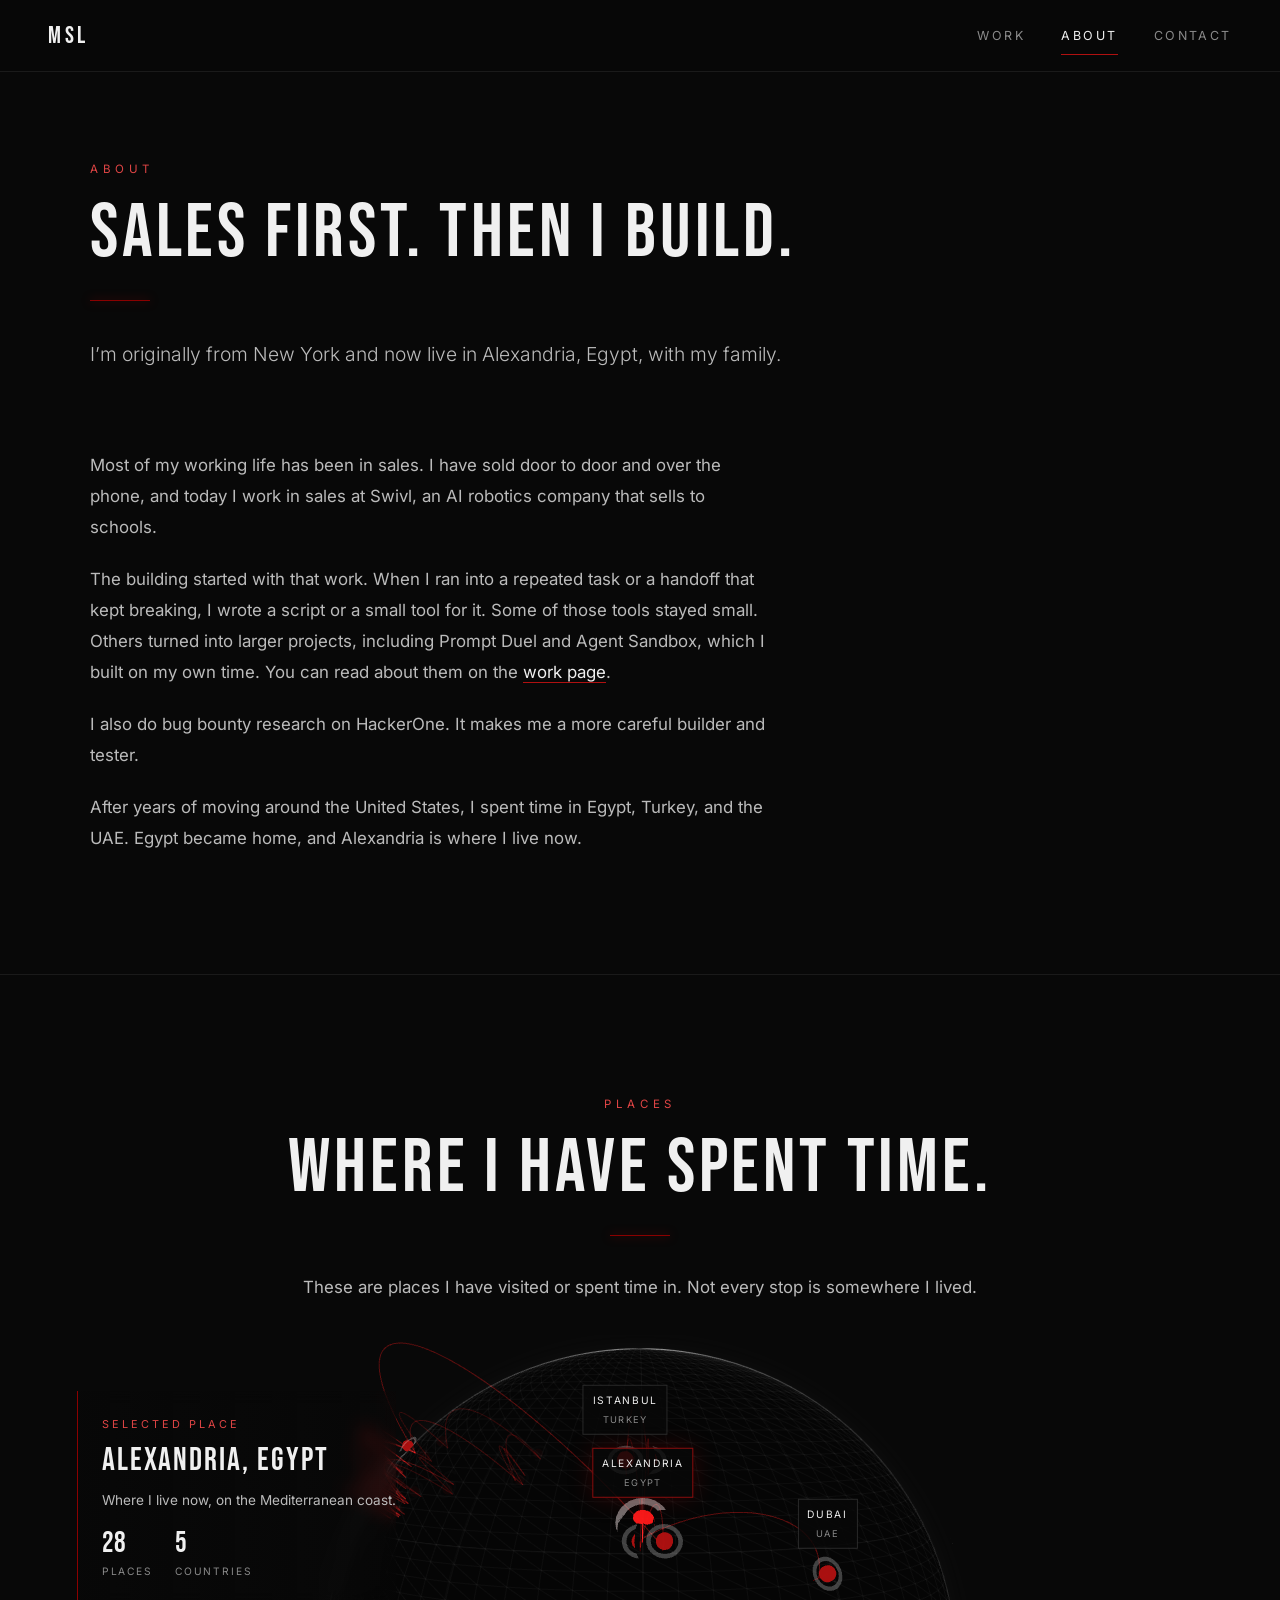
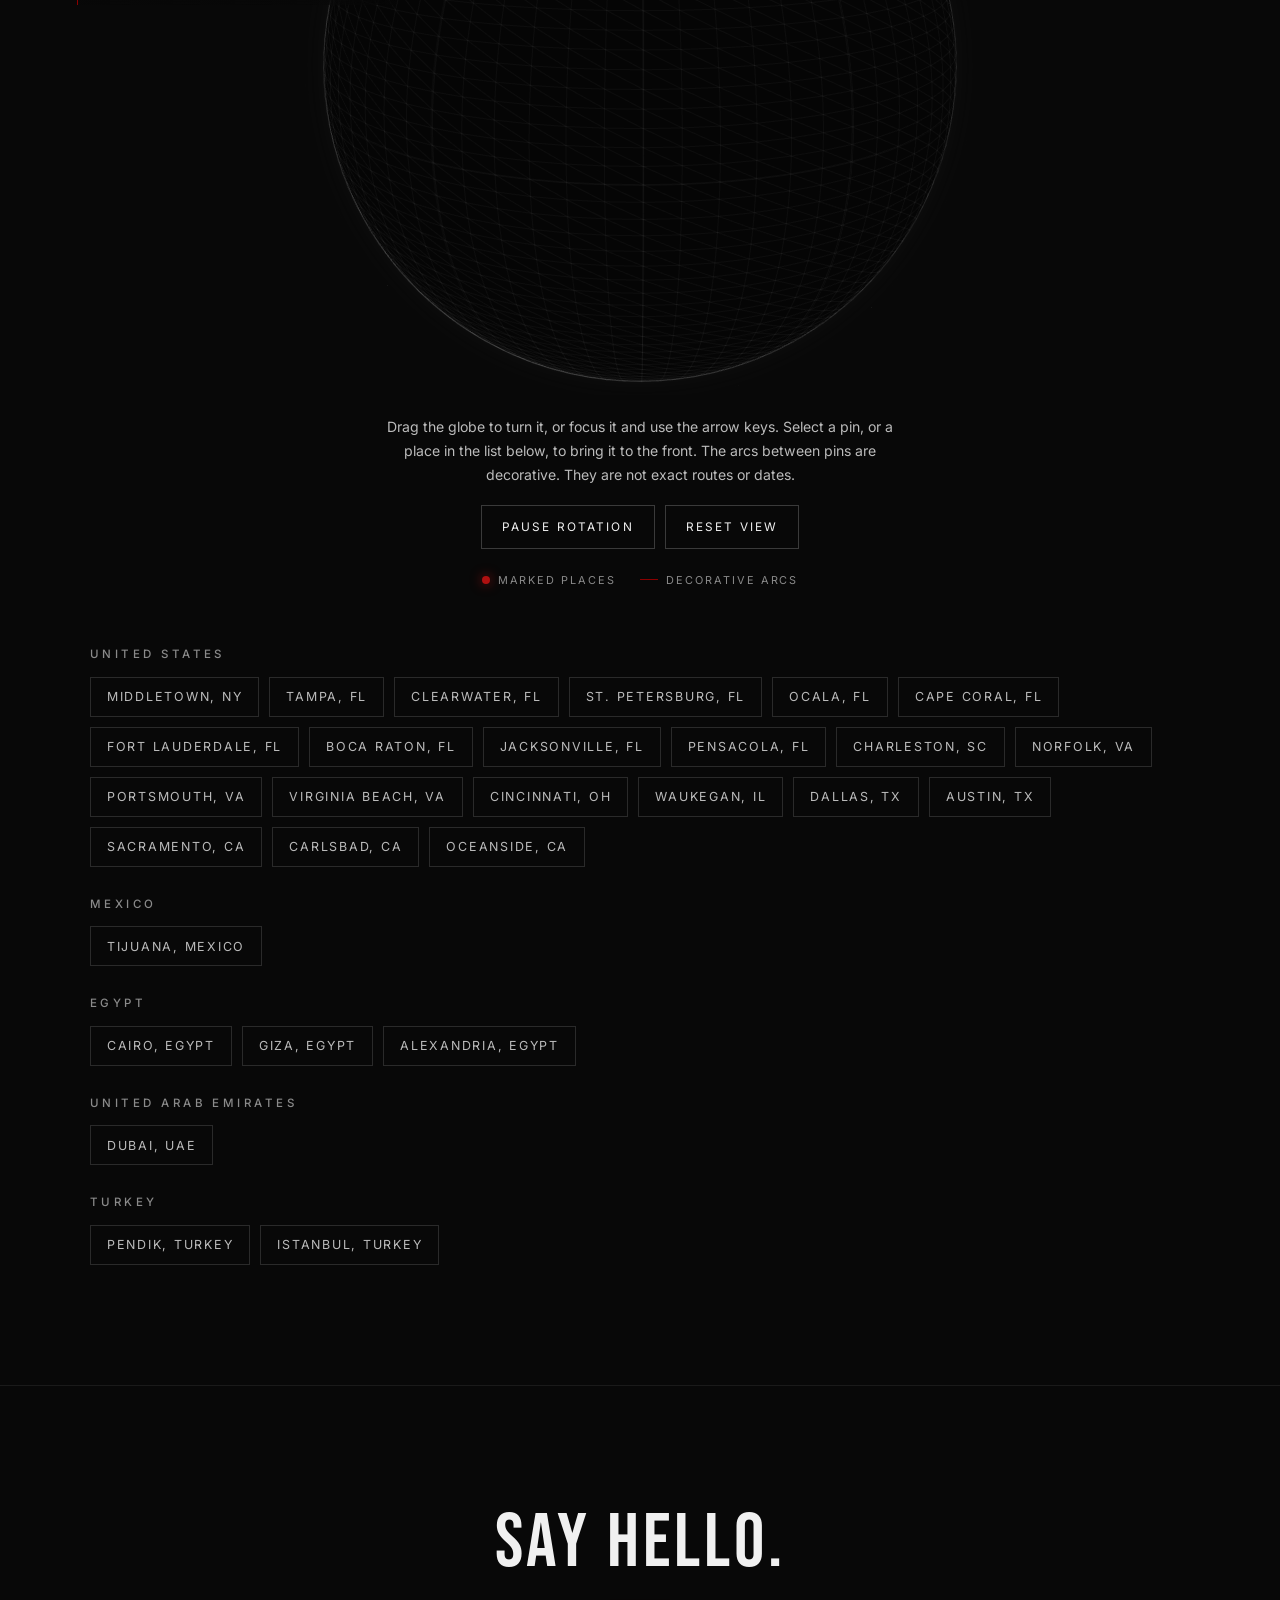
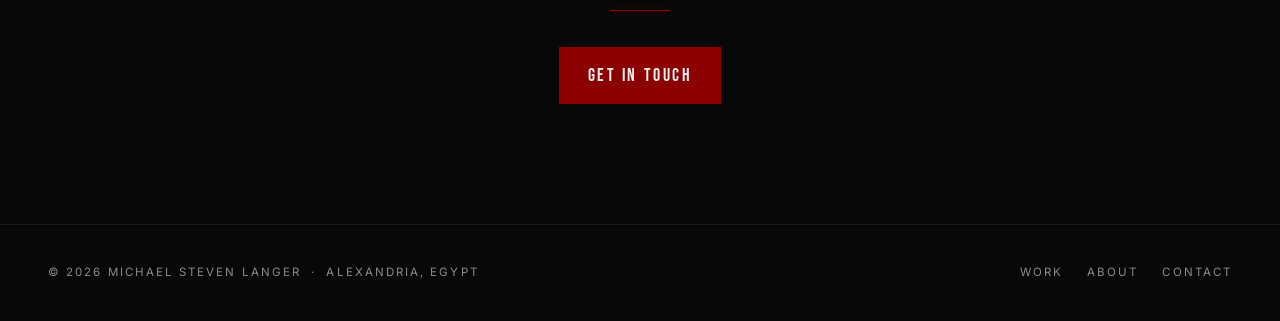
==== about/index.html @ b1bfa5a9 "Restructure site into pages, extract assets, and rewrite copy Split the single index.html into /, /w" ====
<!DOCTYPE html>
<html lang="en">
<head>
  <meta charset="UTF-8" />
  <meta http-equiv="Content-Security-Policy" content="default-src 'self'; script-src 'self'; style-src 'self'; img-src 'self'; font-src 'self'; connect-src 'self'; object-src 'none'; base-uri 'self'; form-action 'none'" />
  <meta name="viewport" content="width=device-width, initial-scale=1.0" />
  <title>About | Michael Steven Langer</title>
  <meta name="description" content="Michael Langer is a sales professional and builder, originally from New York and now living in Alexandria, Egypt. Background, and a map of places I have visited or spent time in." />
  <link rel="canonical" href="https://mikeslanger.com/about/" />
  <meta property="og:site_name" content="Michael Steven Langer" />
  <meta property="og:title" content="About | Michael Steven Langer" />
  <meta property="og:description" content="Michael Langer is a sales professional and builder, originally from New York and now living in Alexandria, Egypt. Background, and a map of places I have visited or spent time in." />
  <meta property="og:image" content="https://mikeslanger.com/assets/images/og.jpg" />
  <meta property="og:image:width" content="1200" />
  <meta property="og:image:height" content="630" />
  <meta property="og:image:alt" content="Michael Steven Langer. I work in sales. I build tools that make the work better." />
  <meta property="og:url" content="https://mikeslanger.com/about/" />
  <meta property="og:type" content="website" />
  <meta name="twitter:card" content="summary_large_image" />
  <meta name="twitter:title" content="About | Michael Steven Langer" />
  <meta name="twitter:description" content="Michael Langer is a sales professional and builder, originally from New York and now living in Alexandria, Egypt. Background, and a map of places I have visited or spent time in." />
  <meta name="twitter:image" content="https://mikeslanger.com/assets/images/og.jpg" />
  <meta name="twitter:image:alt" content="Michael Steven Langer. I work in sales. I build tools that make the work better." />
  <meta name="theme-color" content="#080808" />
  <link rel="icon" href="/assets/images/favicon.svg" type="image/svg+xml" />
  <link rel="preload" href="/assets/fonts/bebas-neue-latin-400-normal.woff2" as="font" type="font/woff2" crossorigin />
  <link rel="preload" href="/assets/fonts/inter-latin-400-normal.woff2" as="font" type="font/woff2" crossorigin />
  <link rel="stylesheet" href="/assets/css/site.css" />
  <link rel="stylesheet" href="/assets/css/about.css" />
  <script src="/assets/js/site.js"></script>
</head>
<body>
  <a class="skip-link" href="#main">Skip to main content</a>

  <header class="site-header">
    <a class="nav-logo" href="/" aria-label="Michael Steven Langer, home">MSL</a>
    <nav aria-label="Main">
      <ul class="nav-links">
        <li><a href="/work/">Work</a></li>
        <li><a href="/about/" aria-current="page">About</a></li>
        <li><a href="/#contact">Contact</a></li>
      </ul>
    </nav>
  </header>

  <main id="main" tabindex="-1">
    <header class="container page-head">
      <span class="section-label">About</span>
      <h1 class="page-title">Sales first. Then I build.</h1>
      <div class="divider"></div>
      <p class="lede">I’m originally from New York and now live in Alexandria, Egypt, with my family.</p>
    </header>

    <section class="section" id="background" aria-labelledby="background-title">
      <div class="container prose">
        <h2 class="sr-only" id="background-title">Background</h2>
        <p>Most of my working life has been in sales. I have sold door to door and over the phone, and today I work in sales at Swivl, an AI robotics company that sells to schools.</p>
        <p>The building started with that work. When I ran into a repeated task or a handoff that kept breaking, I wrote a script or a small tool for it. Some of those tools stayed small. Others turned into larger projects, including Prompt Duel and Agent Sandbox, which I built on my own time. You can read about them on the <a href="/work/">work page</a>.</p>
        <p>I also do bug bounty research on HackerOne. It makes me a more careful builder and tester.</p>
        <p>After years of moving around the United States, I spent time in Egypt, Turkey, and the UAE. Egypt became home, and Alexandria is where I live now.</p>
      </div>
    </section>

    <section class="section map-section" id="map" aria-labelledby="map-title">
      <div class="container">
        <span class="section-label">Places</span>
        <h2 class="section-title" id="map-title">Where I have spent time.</h2>
        <div class="divider"></div>
        <div class="prose">
          <p>These are places I have visited or spent time in. Not every stop is somewhere I lived.</p>
        </div>
      </div>

      <div class="map-stage">
        <canvas id="map-globe" tabindex="0" role="img" aria-label="Interactive globe marking places I have visited or spent time in. Use the arrow keys to turn it." aria-describedby="map-help"></canvas>
        <div id="map-label-layer" class="map-label-layer" aria-hidden="true"></div>
        <div class="map-panel" id="map-panel">
          <div class="map-panel-kicker">Selected place</div>
          <div class="map-panel-title" id="map-active-place">Alexandria, Egypt</div>
          <p class="map-panel-text" id="map-active-meta">Where I live now, on the Mediterranean coast.</p>
          <div class="map-metrics">
            <div class="map-metric"><strong id="map-metric-places">28</strong><span>Places</span></div>
            <div class="map-metric"><strong id="map-metric-countries">5</strong><span>Countries</span></div>
          </div>
        </div>
      </div>

      <div class="container">
        <p id="map-fallback-note" class="map-fallback-note" hidden>The interactive globe could not load in this browser. The full list of places is below.</p>
        <p class="map-help" id="map-help">Drag the globe to turn it, or focus it and use the arrow keys. Select a pin, or a place in the list below, to bring it to the front. The arcs between pins are decorative. They are not exact routes or dates.</p>
        <div class="map-controls" id="map-controls" role="group" aria-label="Globe controls" hidden>
          <button type="button" id="map-toggle" aria-pressed="false">Pause rotation</button>
          <button type="button" id="map-reset">Reset view</button>
        </div>
        <div class="map-legend" aria-hidden="true"><span>Marked places</span><span>Decorative arcs</span></div>
        <p id="map-status" class="sr-only" role="status"></p>

        <div class="locations" id="place-groups">
          <h2 class="sr-only">All places</h2>
        <h3>United States</h3>
        <ul class="place-list">
          <li data-id="middletown" data-name="Middletown" data-region="New York" data-lat="41.45" data-lng="-74.42" data-type="origin" data-country="United States" data-label>Middletown, NY</li>
          <li data-id="tampa" data-name="Tampa" data-region="Florida" data-lat="27.95" data-lng="-82.46" data-type="us" data-country="United States" data-label>Tampa, FL</li>
          <li data-id="clearwater" data-name="Clearwater" data-region="Florida" data-lat="27.97" data-lng="-82.8" data-type="us" data-country="United States">Clearwater, FL</li>
          <li data-id="st-pete" data-name="St. Petersburg" data-region="Florida" data-lat="27.77" data-lng="-82.64" data-type="us" data-country="United States">St. Petersburg, FL</li>
          <li data-id="ocala" data-name="Ocala" data-region="Florida" data-lat="29.19" data-lng="-82.14" data-type="us" data-country="United States">Ocala, FL</li>
          <li data-id="cape-coral" data-name="Cape Coral" data-region="Florida" data-lat="26.56" data-lng="-81.95" data-type="us" data-country="United States">Cape Coral, FL</li>
          <li data-id="fort-lauderdale" data-name="Fort Lauderdale" data-region="Florida" data-lat="26.12" data-lng="-80.14" data-type="us" data-country="United States">Fort Lauderdale, FL</li>
          <li data-id="boca-raton" data-name="Boca Raton" data-region="Florida" data-lat="26.35" data-lng="-80.08" data-type="us" data-country="United States">Boca Raton, FL</li>
          <li data-id="jacksonville" data-name="Jacksonville" data-region="Florida" data-lat="30.33" data-lng="-81.66" data-type="us" data-country="United States">Jacksonville, FL</li>
          <li data-id="pensacola" data-name="Pensacola" data-region="Florida" data-lat="30.42" data-lng="-87.22" data-type="us" data-country="United States">Pensacola, FL</li>
          <li data-id="charleston" data-name="Charleston" data-region="South Carolina" data-lat="32.78" data-lng="-79.93" data-type="us" data-country="United States">Charleston, SC</li>
          <li data-id="norfolk" data-name="Norfolk" data-region="Virginia" data-lat="36.85" data-lng="-76.29" data-type="us" data-country="United States">Norfolk, VA</li>
          <li data-id="portsmouth" data-name="Portsmouth" data-region="Virginia" data-lat="36.84" data-lng="-76.3" data-type="us" data-country="United States">Portsmouth, VA</li>
          <li data-id="virginia-beach" data-name="Virginia Beach" data-region="Virginia" data-lat="36.85" data-lng="-75.98" data-type="us" data-country="United States">Virginia Beach, VA</li>
          <li data-id="cincinnati" data-name="Cincinnati" data-region="Ohio" data-lat="39.1" data-lng="-84.51" data-type="us" data-country="United States">Cincinnati, OH</li>
          <li data-id="waukegan" data-name="Waukegan" data-region="Illinois" data-lat="42.36" data-lng="-87.84" data-type="us" data-country="United States">Waukegan, IL</li>
          <li data-id="dallas" data-name="Dallas" data-region="Texas" data-lat="32.78" data-lng="-96.8" data-type="us" data-country="United States" data-label>Dallas, TX</li>
          <li data-id="austin" data-name="Austin" data-region="Texas" data-lat="30.27" data-lng="-97.74" data-type="us" data-country="United States">Austin, TX</li>
          <li data-id="sacramento" data-name="Sacramento" data-region="California" data-lat="38.58" data-lng="-121.49" data-type="us" data-country="United States">Sacramento, CA</li>
          <li data-id="carlsbad" data-name="Carlsbad" data-region="California" data-lat="33.16" data-lng="-117.35" data-type="us" data-country="United States" data-label>Carlsbad, CA</li>
          <li data-id="oceanside" data-name="Oceanside" data-region="California" data-lat="33.19" data-lng="-117.38" data-type="us" data-country="United States">Oceanside, CA</li>
        </ul>
        <h3>Mexico</h3>
        <ul class="place-list">
          <li data-id="tijuana" data-name="Tijuana" data-region="Mexico" data-lat="32.51" data-lng="-117.04" data-type="international" data-country="Mexico">Tijuana, Mexico</li>
        </ul>
        <h3>Egypt</h3>
        <ul class="place-list">
          <li data-id="cairo" data-name="Cairo" data-region="Egypt" data-lat="30.04" data-lng="31.24" data-type="international" data-country="Egypt">Cairo, Egypt</li>
          <li data-id="giza" data-name="Giza" data-region="Egypt" data-lat="29.99" data-lng="31.21" data-type="international" data-country="Egypt">Giza, Egypt</li>
          <li data-id="alexandria" data-name="Alexandria" data-region="Egypt" data-lat="31.2" data-lng="29.92" data-type="current" data-country="Egypt" data-label>Alexandria, Egypt</li>
        </ul>
        <h3>United Arab Emirates</h3>
        <ul class="place-list">
          <li data-id="dubai" data-name="Dubai" data-region="UAE" data-lat="25.2" data-lng="55.27" data-type="international" data-country="United Arab Emirates" data-label>Dubai, UAE</li>
        </ul>
        <h3>Turkey</h3>
        <ul class="place-list">
          <li data-id="pendik" data-name="Pendik" data-region="Turkey" data-lat="40.88" data-lng="29.23" data-type="international" data-country="Turkey">Pendik, Turkey</li>
          <li data-id="istanbul" data-name="Istanbul" data-region="Turkey" data-lat="41.01" data-lng="28.95" data-type="international" data-country="Turkey" data-label>Istanbul, Turkey</li>
        </ul>
        </div>
      </div>
    </section>

    <section class="section centered" aria-labelledby="about-contact-title">
      <div class="container">
        <h2 class="section-title" id="about-contact-title">Say hello.</h2>
        <div class="divider"></div>
        <p class="contact-actions"><a class="btn btn-primary" href="/#contact">Get in touch</a></p>
      </div>
    </section>
  </main>

  <footer class="site-footer">
    <p>&copy; <span id="footer-year">2026</span> Michael Steven Langer &nbsp;·&nbsp; Alexandria, Egypt</p>
    <ul class="footer-links">
      <li><a href="/work/">Work</a></li>
      <li><a href="/about/">About</a></li>
      <li><a href="/#contact">Contact</a></li>
    </ul>
  </footer>

  <script src="/assets/js/vendor/three.min.js"></script>
  <script src="/assets/js/travel-map.js"></script>
</body>
</html>
---- assets/css/site.css ----
/* Shared styles for every page: tokens, fonts, header, footer, sections,
   buttons, project cards, contact. Page specific styles live in home.css
   and about.css. */

/* Fonts are self hosted (latin subset). Licenses are in assets/fonts/. */
@font-face {
  font-family: 'Bebas Neue';
  font-style: normal;
  font-weight: 400;
  font-display: swap;
  src: url('../fonts/bebas-neue-latin-400-normal.woff2') format('woff2');
}
@font-face {
  font-family: 'Inter';
  font-style: normal;
  font-weight: 300;
  font-display: swap;
  src: url('../fonts/inter-latin-300-normal.woff2') format('woff2');
}
@font-face {
  font-family: 'Inter';
  font-style: normal;
  font-weight: 400;
  font-display: swap;
  src: url('../fonts/inter-latin-400-normal.woff2') format('woff2');
}
@font-face {
  font-family: 'Inter';
  font-style: normal;
  font-weight: 500;
  font-display: swap;
  src: url('../fonts/inter-latin-500-normal.woff2') format('woff2');
}

*, *::before, *::after { box-sizing: border-box; margin: 0; padding: 0; }

:root {
  --black: #080808;
  --black-2: #0e0e0e;
  --black-3: #050505;
  --border-subtle: #1a1a1a;
  --border-mid: #2a2a2a;
  --border-contact: #3a3a3a;
  --text: #f0f0f0;
  --text-muted: #bbb;
  --gray: #8a8a8a;
  --red: #8b0000;
  --red-bright: #b01010;
  /* Brighter red for small text on the dark background (4.5:1 or better). */
  --red-text: #e04545;
  --green: #7fce9b;
  --gutter: clamp(20px, 5vw, 48px);
  --nav-h: 72px;
  --measure: 62ch;
  --font-display: 'Bebas Neue', Impact, 'Arial Narrow', sans-serif;
  --font-body: 'Inter', system-ui, -apple-system, 'Segoe UI', Roboto, Arial, sans-serif;
}

html {
  scroll-behavior: smooth;
  scroll-padding-top: calc(var(--nav-h) + 16px);
  -webkit-text-size-adjust: 100%;
}

body {
  background: var(--black);
  color: var(--text);
  font-family: var(--font-body);
  font-weight: 400;
  font-size: 1rem;
  line-height: 1.7;
  overflow-x: hidden;
}

[hidden] { display: none !important; }

main:focus { outline: none; }

img { max-width: 100%; height: auto; }
a { color: inherit; }
ul { list-style: none; }

:focus-visible {
  outline: 2px solid var(--red-text);
  outline-offset: 3px;
  border-radius: 2px;
}

.sr-only {
  position: absolute;
  width: 1px;
  height: 1px;
  margin: -1px;
  overflow: hidden;
  clip: rect(0 0 0 0);
  white-space: nowrap;
  border: 0;
}

.skip-link {
  position: fixed;
  top: 8px;
  left: 8px;
  z-index: 300;
  padding: 10px 16px;
  background: var(--text);
  color: var(--black);
  font-size: 0.85rem;
  text-decoration: none;
  transform: translateY(-200%);
}
.skip-link:focus { transform: none; }

/* HEADER */
.site-header {
  position: fixed;
  top: 0; left: 0; right: 0;
  z-index: 100;
  display: flex;
  justify-content: space-between;
  align-items: center;
  gap: 16px;
  min-height: var(--nav-h);
  padding: 0 var(--gutter);
}
/* The bar background sits on a pseudo element so a backdrop filter never
   creates a containing block for anything inside the header. */
.site-header::before {
  content: '';
  position: absolute;
  inset: 0;
  z-index: -1;
  background: rgba(8, 8, 8, 0.92);
  -webkit-backdrop-filter: blur(12px);
  backdrop-filter: blur(12px);
  border-bottom: 1px solid var(--border-subtle);
  transition: opacity 0.3s;
}
/* On the home page the bar is clear over the hero until the page scrolls. */
.js .home .site-header:not(.scrolled)::before { opacity: 0; }

.nav-logo {
  font-family: var(--font-display);
  font-size: 1.5rem;
  letter-spacing: 0.15em;
  color: var(--text);
  text-decoration: none;
}
.nav-links {
  display: flex;
  gap: clamp(18px, 4vw, 36px);
}
.nav-links a {
  display: inline-block;
  padding: 8px 0;
  color: var(--gray);
  font-size: 0.78rem;
  letter-spacing: 0.2em;
  text-transform: uppercase;
  text-decoration: none;
  border-bottom: 1px solid transparent;
  transition: color 0.3s, border-color 0.3s;
}
.nav-links a:hover { color: var(--text); }
.nav-links a[aria-current="page"] {
  color: var(--text);
  border-bottom-color: var(--red-bright);
}

/* LAYOUT */
.container {
  width: min(100% - 2 * var(--gutter), 1100px);
  margin-inline: auto;
}
.section {
  padding-block: clamp(72px, 10vw, 120px);
}
.section + .section { border-top: 1px solid var(--border-subtle); }
.section-alt { background: var(--black-3); }

.section-label {
  display: block;
  margin-bottom: 16px;
  color: var(--red-text);
  font-size: 0.72rem;
  letter-spacing: 0.4em;
  text-transform: uppercase;
}
.section-title,
.page-title {
  font-family: var(--font-display);
  font-weight: 400;
  font-size: clamp(2.8rem, 6vw, 4.75rem);
  letter-spacing: 0.05em;
  line-height: 1;
  margin-bottom: 28px;
  text-wrap: balance;
}
.divider {
  width: 60px;
  height: 1px;
  margin-bottom: 36px;
  background: var(--red);
  box-shadow: 0 0 10px var(--red);
}
.centered { text-align: center; }
.centered .divider { margin-inline: auto; }

.page-head {
  padding-top: calc(var(--nav-h) + clamp(48px, 8vw, 88px));
  padding-bottom: clamp(24px, 4vw, 40px);
}
/* The first section after a page title sits close to it. */
.page-head + .section { padding-top: clamp(16px, 3vw, 40px); }
.section .lede { margin-bottom: 44px; }
.lede {
  max-width: var(--measure);
  color: var(--text-muted);
  font-size: clamp(1.05rem, 1.6vw, 1.2rem);
  font-weight: 300;
  line-height: 1.8;
}
.prose p {
  max-width: var(--measure);
  margin-bottom: 1.25em;
  color: var(--text-muted);
  font-size: 1.05rem;
  line-height: 1.85;
}
.prose p:last-child { margin-bottom: 0; }
.prose a, .text-link {
  color: var(--text);
  text-decoration: underline;
  text-decoration-color: var(--red-bright);
  text-underline-offset: 4px;
  transition: color 0.3s;
}
.prose a:hover, .text-link:hover { color: var(--red-text); }

/* BUTTONS AND LINKS */
.btn {
  display: inline-flex;
  align-items: center;
  justify-content: center;
  min-height: 46px;
  padding: 12px 28px;
  border: 1px solid transparent;
  font-family: var(--font-display);
  font-size: 1.15rem;
  letter-spacing: 0.14em;
  text-decoration: none;
  transition: background 0.3s, border-color 0.3s, color 0.3s;
}
.btn-primary { background: var(--red); border-color: var(--red); color: var(--text); }
.btn-primary:hover { background: var(--red-bright); border-color: var(--red-bright); }
.btn-ghost { border-color: var(--border-contact); color: var(--text); }
.btn-ghost:hover { border-color: var(--text); }

.project-link {
  display: inline-block;
  padding: 6px 0;
  color: var(--red-text);
  font-size: 0.72rem;
  letter-spacing: 0.2em;
  text-transform: uppercase;
  text-decoration: none;
  transition: color 0.3s;
}
.project-link:hover { color: var(--text); }

/* STATUS LABELS */
.status {
  display: inline-flex;
  align-items: center;
  gap: 8px;
  margin-bottom: 14px;
  color: var(--gray);
  font-size: 0.66rem;
  letter-spacing: 0.22em;
  text-transform: uppercase;
}
.status::before {
  content: '';
  width: 6px;
  height: 6px;
  border-radius: 50%;
  border: 1px solid currentColor;
}
.status-live { color: var(--green); }
.status-live::before { background: currentColor; box-shadow: 0 0 10px rgba(127, 206, 155, 0.6); }
.status-open { color: var(--text); }
.status-open::before { background: var(--red-bright); border-color: var(--red-bright); }
.status-private { color: var(--gray); }

/* CARDS (home page featured work) */
.card-grid {
  display: grid;
  grid-template-columns: repeat(3, minmax(0, 1fr));
  gap: 2px;
}
.card {
  position: relative;
  display: flex;
  flex-direction: column;
  padding: 36px 28px;
  background: var(--black-2);
  border-top: 1px solid var(--border-subtle);
  overflow: hidden;
  transition: background 0.3s;
}
.card::before {
  content: '';
  position: absolute;
  top: 0; left: 0; right: 0;
  height: 1px;
  background: var(--red);
  transform: scaleX(0);
  transform-origin: left;
  transition: transform 0.4s ease;
}
.card:hover { background: #111; }
.card:hover::before { transform: scaleX(1); }
.card-name {
  margin-bottom: 12px;
  font-family: var(--font-display);
  font-weight: 400;
  font-size: 2rem;
  letter-spacing: 0.05em;
  line-height: 1.05;
}
.card p {
  margin-bottom: 20px;
  color: var(--text-muted);
  font-size: 0.92rem;
  line-height: 1.75;
}
.card .project-link { margin-top: auto; align-self: flex-start; }

/* PROJECTS (work page) */
.project {
  display: grid;
  grid-template-columns: minmax(0, 0.8fr) minmax(0, 1.2fr);
  background: var(--black-2);
  border-top: 1px solid var(--border-subtle);
}
.project + .project { margin-top: 2px; }
.project.no-media { grid-template-columns: minmax(0, 1fr); }
.project-media {
  position: relative;
  min-height: 420px;
  background: #000;
  overflow: hidden;
}
.project-media img {
  position: absolute;
  inset: 0;
  width: 100%;
  height: 100%;
  object-fit: cover;
  object-position: center 18%;
  opacity: 0.92;
}
.project-body { padding: clamp(28px, 4vw, 48px); }
.project-name {
  margin-bottom: 8px;
  font-family: var(--font-display);
  font-weight: 400;
  font-size: clamp(2.2rem, 4vw, 3rem);
  letter-spacing: 0.05em;
  line-height: 1.05;
}
.project-stack {
  display: block;
  margin-bottom: 24px;
  color: var(--red-text);
  font-size: 0.68rem;
  letter-spacing: 0.22em;
  line-height: 1.8;
  text-transform: uppercase;
}
.facts { display: grid; gap: 20px; }
.facts dt {
  margin-bottom: 4px;
  color: var(--text);
  font-size: 0.72rem;
  font-weight: 500;
  letter-spacing: 0.22em;
  text-transform: uppercase;
}
.facts dd {
  max-width: var(--measure);
  color: var(--text-muted);
  font-size: 0.96rem;
  line-height: 1.75;
}
.facts dd + dd { margin-top: 10px; }
.facts ul { margin-top: 8px; }
.facts li {
  position: relative;
  padding-left: 18px;
  color: var(--text-muted);
  font-size: 0.96rem;
  line-height: 1.7;
}
.facts li + li { margin-top: 4px; }
.facts li::before {
  content: '';
  position: absolute;
  left: 0;
  top: 0.8em;
  width: 8px;
  height: 1px;
  background: var(--red-bright);
}
.project-links {
  display: flex;
  flex-wrap: wrap;
  gap: 4px 24px;
  margin-top: 6px;
}

.small-tools {
  margin-top: 2px;
  padding: clamp(28px, 4vw, 40px);
  background: var(--black-2);
  border-top: 1px solid var(--border-subtle);
}
.small-tools h2 {
  margin-bottom: 8px;
  font-family: var(--font-display);
  font-weight: 400;
  font-size: 2rem;
  letter-spacing: 0.05em;
}
.small-tools > p { max-width: var(--measure); margin-bottom: 28px; color: var(--gray); font-size: 0.9rem; }
.small-tools ul {
  display: grid;
  grid-template-columns: repeat(2, minmax(0, 1fr));
  gap: 22px 36px;
}
.small-tools strong {
  display: block;
  margin-bottom: 4px;
  color: var(--text);
  font-size: 0.9rem;
  font-weight: 500;
}
.small-tools li span { display: block; color: var(--text-muted); font-size: 0.88rem; line-height: 1.65; }

.more-link { margin-top: 36px; }

/* CONTACT */
.contact-note {
  max-width: 46ch;
  margin: 0 auto 40px;
  color: var(--text-muted);
  font-size: 1.05rem;
  line-height: 1.8;
}
.contact-email {
  display: inline-block;
  padding-bottom: 8px;
  border-bottom: 1px solid var(--border-contact);
  color: var(--text);
  font-family: var(--font-display);
  font-size: clamp(1.5rem, 6.6vw, 3.75rem);
  letter-spacing: 0.03em;
  text-decoration: none;
  overflow-wrap: anywhere;
  transition: color 0.3s, border-color 0.3s;
}
.contact-email:hover { color: var(--red-text); border-color: var(--red); }
.email-s { color: var(--red-text); transition: color 0.3s; }
.contact-email:hover .email-s { color: var(--text); }
.contact-fallback { color: var(--text-muted); font-size: 1.05rem; }
.contact-actions { margin-top: 36px; }
.social-links {
  display: flex;
  flex-wrap: wrap;
  justify-content: center;
  gap: 8px 32px;
  margin-top: 36px;
}
.social-links a {
  display: inline-block;
  padding: 8px 0;
  color: var(--gray);
  font-size: 0.74rem;
  letter-spacing: 0.28em;
  text-transform: uppercase;
  text-decoration: none;
  white-space: nowrap;
  transition: color 0.3s;
}
.social-links a:hover { color: var(--text); }

/* FOOTER */
.site-footer {
  display: flex;
  flex-wrap: wrap;
  justify-content: space-between;
  align-items: center;
  gap: 12px 32px;
  padding: 32px var(--gutter);
  border-top: 1px solid var(--border-subtle);
  color: var(--gray);
  font-size: 0.72rem;
  letter-spacing: 0.18em;
  text-transform: uppercase;
}
.footer-links { display: flex; gap: 24px; }
.footer-links a {
  display: inline-block;
  padding: 6px 0;
  color: var(--gray);
  text-decoration: none;
  transition: color 0.3s;
}
.footer-links a:hover { color: var(--text); }

/* 404 */
.not-found {
  display: flex;
  align-items: center;
  justify-content: center;
  min-height: 100vh;
  min-height: 100dvh;
  padding: calc(var(--nav-h) + 32px) var(--gutter) 64px;
  text-align: center;
}
.not-found .divider { margin-inline: auto; }
.not-found p:not(.section-label) {
  max-width: 44ch;
  margin: 0 auto 32px;
  color: var(--text-muted);
}

/* CURSOR TRAIL (created by site.js) */
.cursor-trail {
  position: fixed;
  top: 0;
  left: 0;
  width: 100vw;
  height: 100vh;
  z-index: 90;
  pointer-events: none;
}

/* SCROLL FADE IN: content is only hidden once JavaScript is running. */
.js .fade-in {
  opacity: 0;
  transform: translateY(24px);
  transition: opacity 0.8s ease, transform 0.8s ease;
}
.js .fade-in.visible { opacity: 1; transform: none; }

/* RESPONSIVE */
@media (max-width: 900px) {
  .card-grid { grid-template-columns: 1fr; }
  .project { grid-template-columns: 1fr; }
  .project-media {
    min-height: 0;
    aspect-ratio: 4 / 5;
    max-height: 520px;
  }
  .project-media img { object-fit: contain; }
}
@media (max-width: 640px) {
  :root { --nav-h: 64px; }
  .nav-logo { font-size: 1.3rem; }
  .nav-links { gap: 18px; }
  .nav-links a { font-size: 0.7rem; letter-spacing: 0.14em; }
  .small-tools ul { grid-template-columns: 1fr; }
  .site-footer { flex-direction: column; align-items: flex-start; }
}

@media (prefers-reduced-motion: reduce) {
  html { scroll-behavior: auto; }
  *, *::before, *::after {
    transition-duration: 0.01ms !important;
    animation-duration: 0.01ms !important;
    animation-iteration-count: 1 !important;
  }
  .js .fade-in { opacity: 1; transform: none; }
}
---- assets/css/about.css ----
/* About page: interactive travel map and location list. Loaded after site.css. */

.map-section { text-align: center; }
.map-section .prose p { margin-inline: auto; }
.map-section .divider { margin-inline: auto; }

.map-stage {
  position: relative;
  width: 100%;
  max-width: 1280px;
  margin: 32px auto 0;
  overflow: hidden;
}
/* The globe needs JavaScript. Without it the place list below stands alone. */
html:not(.js) .map-stage,
html:not(.js) .map-controls,
html:not(.js) .map-help,
html:not(.js) .map-legend { display: none; }
.no-map .map-stage,
.no-map .map-controls,
.no-map .map-help,
.no-map .map-legend { display: none; }

#map-globe {
  display: block;
  width: 100%;
  height: clamp(420px, 54vw, 660px);
  touch-action: pan-y;
  cursor: grab;
}
#map-globe.dragging { cursor: grabbing; }
#map-globe.over-pin { cursor: pointer; }
#map-globe:focus-visible { outline-offset: -3px; }

.map-fallback-note {
  max-width: var(--measure);
  margin: 32px auto 0;
  padding: 16px 20px;
  border: 1px solid var(--border-mid);
  color: var(--text-muted);
  font-size: 0.95rem;
}

.map-panel {
  position: absolute;
  top: clamp(24px, 5vw, 56px);
  left: clamp(24px, 6vw, 80px);
  z-index: 3;
  max-width: 320px;
  padding: 24px 0 24px 24px;
  border-left: 1px solid var(--red);
  background: linear-gradient(to right, rgba(8, 8, 8, 0.82), rgba(8, 8, 8, 0.18));
  backdrop-filter: blur(8px);
  text-align: left;
  pointer-events: none;
}
.map-panel-kicker {
  margin-bottom: 12px;
  color: var(--red-text);
  font-size: 0.68rem;
  letter-spacing: 0.28em;
  text-transform: uppercase;
}
.map-panel-title {
  margin-bottom: 12px;
  font-family: var(--font-display);
  font-size: 2rem;
  letter-spacing: 0.06em;
  line-height: 1;
}
.map-panel-text {
  margin-bottom: 18px;
  color: var(--text-muted);
  font-size: 0.85rem;
  line-height: 1.7;
}
.map-metrics { display: flex; flex-wrap: wrap; gap: 22px; }
.map-metric strong {
  display: block;
  font-family: var(--font-display);
  font-size: 1.8rem;
  font-weight: 400;
  line-height: 1;
}
.map-metric span {
  display: block;
  margin-top: 4px;
  color: var(--gray);
  font-size: 0.64rem;
  letter-spacing: 0.18em;
  text-transform: uppercase;
}

.map-label-layer {
  position: absolute;
  inset: 0;
  z-index: 2;
  overflow: hidden;
  pointer-events: none;
}
.map-label {
  position: absolute;
  padding: 6px 9px;
  border: 1px solid rgba(255, 255, 255, 0.14);
  background: rgba(8, 8, 8, 0.8);
  color: var(--text);
  font-size: 0.64rem;
  letter-spacing: 0.16em;
  text-transform: uppercase;
  white-space: nowrap;
  opacity: 0;
  transform: translate(-50%, -130%);
  transition: opacity 0.2s, transform 0.2s;
}
.map-label.visible { opacity: 1; transform: translate(-50%, -150%); }
.map-label.current {
  border-color: rgba(176, 16, 16, 0.8);
  box-shadow: 0 0 24px rgba(139, 0, 0, 0.28);
}
.map-label small {
  display: block;
  margin-top: 3px;
  color: var(--gray);
  font-size: 0.58rem;
  letter-spacing: 0.14em;
}

.map-help {
  max-width: 60ch;
  margin: 20px auto 0;
  color: var(--text-muted);
  font-size: 0.88rem;
  line-height: 1.7;
}
.map-controls {
  display: flex;
  flex-wrap: wrap;
  justify-content: center;
  gap: 10px;
  margin-top: 18px;
}
.map-controls button {
  min-height: 44px;
  padding: 10px 20px;
  background: transparent;
  border: 1px solid var(--border-contact);
  color: var(--text);
  font-family: var(--font-body);
  font-size: 0.74rem;
  letter-spacing: 0.18em;
  text-transform: uppercase;
  cursor: pointer;
  transition: border-color 0.3s, background 0.3s;
}
.map-controls button:hover { border-color: var(--text); }
.map-controls button[aria-pressed="true"] {
  background: var(--red);
  border-color: var(--red);
}
.map-legend {
  display: flex;
  flex-wrap: wrap;
  justify-content: center;
  gap: 8px 24px;
  margin-top: 22px;
  color: var(--gray);
  font-size: 0.68rem;
  letter-spacing: 0.18em;
  text-transform: uppercase;
}
.map-legend span { display: inline-flex; align-items: center; gap: 8px; }
.map-legend span::before {
  content: '';
  width: 8px;
  height: 8px;
  border-radius: 50%;
  background: var(--red-bright);
  box-shadow: 0 0 12px rgba(176, 16, 16, 0.8);
}
.map-legend span + span::before {
  width: 18px;
  height: 1px;
  border-radius: 0;
  background: var(--red);
  box-shadow: none;
}

/* Location list: plain text without JavaScript, buttons with it. */
.locations { margin-top: 56px; text-align: left; }
.locations h3 {
  margin: 28px 0 12px;
  color: var(--gray);
  font-size: 0.72rem;
  font-weight: 500;
  letter-spacing: 0.3em;
  text-transform: uppercase;
}
.locations h3:first-child { margin-top: 0; }
.place-list { display: flex; flex-wrap: wrap; gap: 10px; }
.place-list li,
.place-list button {
  padding: 8px 16px;
  border: 1px solid var(--border-mid);
  color: var(--text-muted);
  font-family: var(--font-body);
  font-size: 0.78rem;
  letter-spacing: 0.14em;
  text-transform: uppercase;
}
.place-list li:has(button) { padding: 0; border: 0; }
.place-list button {
  min-height: 40px;
  background: transparent;
  cursor: pointer;
  transition: border-color 0.3s, color 0.3s;
}
.place-list button:hover { border-color: var(--red); color: var(--text); }
.place-list button[aria-pressed="true"] {
  border-color: var(--red-bright);
  color: var(--text);
}

@media (max-width: 768px) {
  #map-globe { height: clamp(360px, 96vw, 540px); }
  .map-panel {
    position: relative;
    top: auto;
    left: auto;
    max-width: none;
    margin: -12px 20px 8px;
    padding: 20px 0 20px 20px;
    background: rgba(8, 8, 8, 0.72);
  }
  .map-label { font-size: 0.58rem; }
}
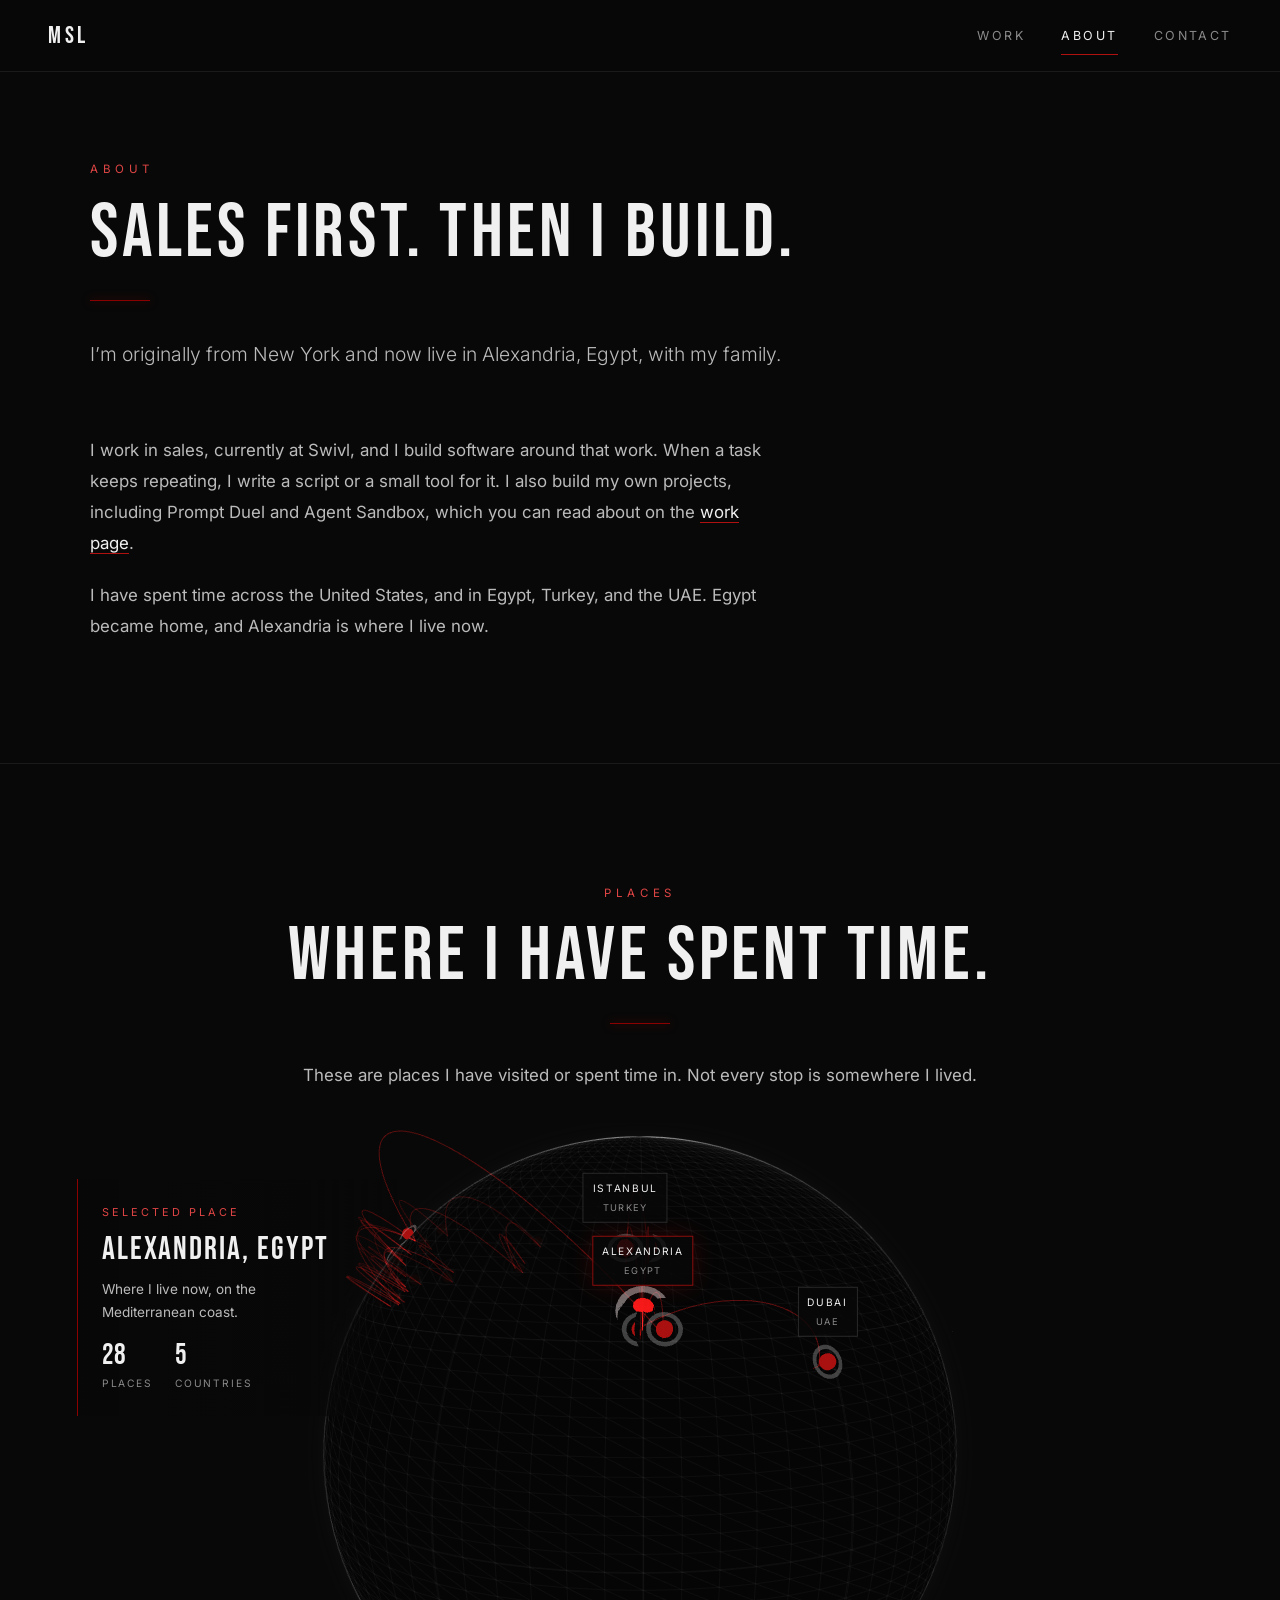
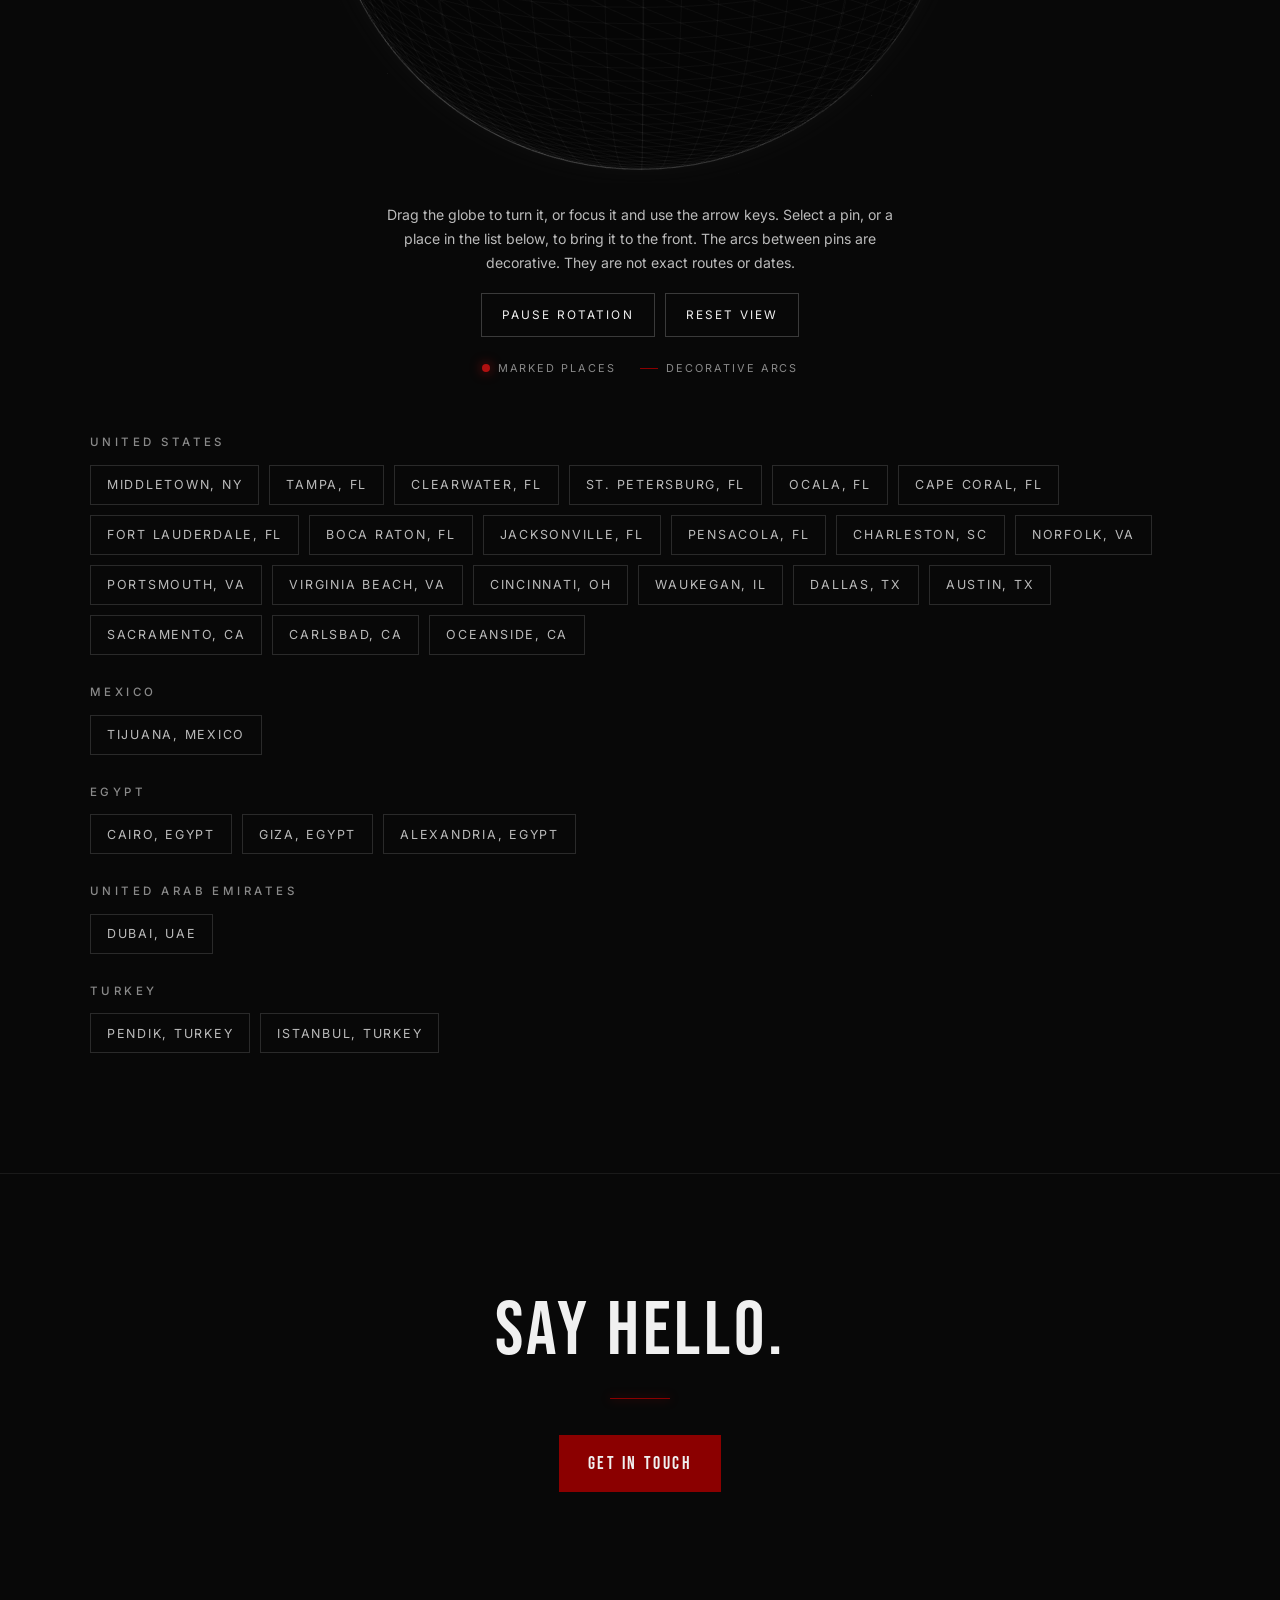
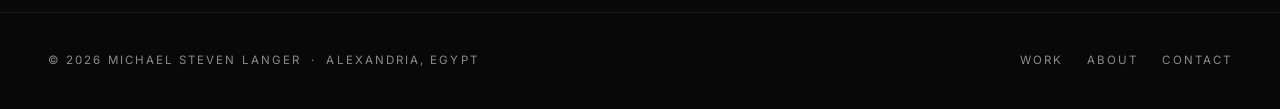
==== commit 83ecdee1: "Tighten project copy and fix layout details - Project notes now cover purpose, contribution, and lin" ====
--- a/about/index.html
+++ b/about/index.html
@@ -54,10 +54,8 @@
     <section class="section" id="background" aria-labelledby="background-title">
       <div class="container prose">
         <h2 class="sr-only" id="background-title">Background</h2>
-        <p>Most of my working life has been in sales. I have sold door to door and over the phone, and today I work in sales at Swivl, an AI robotics company that sells to schools.</p>
-        <p>The building started with that work. When I ran into a repeated task or a handoff that kept breaking, I wrote a script or a small tool for it. Some of those tools stayed small. Others turned into larger projects, including Prompt Duel and Agent Sandbox, which I built on my own time. You can read about them on the <a href="/work/">work page</a>.</p>
-        <p>I also do bug bounty research on HackerOne. It makes me a more careful builder and tester.</p>
-        <p>After years of moving around the United States, I spent time in Egypt, Turkey, and the UAE. Egypt became home, and Alexandria is where I live now.</p>
+        <p>I work in sales, currently at Swivl, and I build software around that work. When a task keeps repeating, I write a script or a small tool for it. I also build my own projects, including Prompt Duel and Agent Sandbox, which you can read about on the <a href="/work/">work page</a>.</p>
+        <p>I have spent time across the United States, and in Egypt, Turkey, and the UAE. Egypt became home, and Alexandria is where I live now.</p>
       </div>
     </section>
 
--- a/assets/css/site.css
+++ b/assets/css/site.css
@@ -211,7 +211,7 @@
   padding-bottom: clamp(24px, 4vw, 40px);
 }
 /* The first section after a page title sits close to it. */
-.page-head + .section { padding-top: clamp(16px, 3vw, 40px); }
+.page-head + .section { padding-top: clamp(8px, 2vw, 24px); }
 .section .lede { margin-bottom: 44px; }
 .lede {
   max-width: var(--measure);
@@ -286,10 +286,8 @@
   border-radius: 50%;
   border: 1px solid currentColor;
 }
-.status-live { color: var(--green); }
-.status-live::before { background: currentColor; box-shadow: 0 0 10px rgba(127, 206, 155, 0.6); }
-.status-open { color: var(--text); }
-.status-open::before { background: var(--red-bright); border-color: var(--red-bright); }
+.status-public { color: var(--text); }
+.status-public::before { background: var(--red-bright); border-color: var(--red-bright); }
 .status-private { color: var(--gray); }
 
 /* CARDS (home page featured work) */
@@ -347,7 +345,8 @@
 .project.no-media { grid-template-columns: minmax(0, 1fr); }
 .project-media {
   position: relative;
-  min-height: 420px;
+  align-self: start;
+  aspect-ratio: 4 / 5; /* the poster's own shape, so it is never cropped */
   background: #000;
   overflow: hidden;
 }
@@ -361,6 +360,7 @@
   opacity: 0.92;
 }
 .project-body { padding: clamp(28px, 4vw, 48px); }
+.project:not(.no-media) .project-body { align-self: center; }
 .project-name {
   margin-bottom: 8px;
   font-family: var(--font-display);
@@ -369,15 +369,6 @@
   letter-spacing: 0.05em;
   line-height: 1.05;
 }
-.project-stack {
-  display: block;
-  margin-bottom: 24px;
-  color: var(--red-text);
-  font-size: 0.68rem;
-  letter-spacing: 0.22em;
-  line-height: 1.8;
-  text-transform: uppercase;
-}
 .facts { display: grid; gap: 20px; }
 .facts dt {
   margin-bottom: 4px;
@@ -394,24 +385,6 @@
   line-height: 1.75;
 }
 .facts dd + dd { margin-top: 10px; }
-.facts ul { margin-top: 8px; }
-.facts li {
-  position: relative;
-  padding-left: 18px;
-  color: var(--text-muted);
-  font-size: 0.96rem;
-  line-height: 1.7;
-}
-.facts li + li { margin-top: 4px; }
-.facts li::before {
-  content: '';
-  position: absolute;
-  left: 0;
-  top: 0.8em;
-  width: 8px;
-  height: 1px;
-  background: var(--red-bright);
-}
 .project-links {
   display: flex;
   flex-wrap: wrap;
@@ -419,33 +392,6 @@
   margin-top: 6px;
 }
 
-.small-tools {
-  margin-top: 2px;
-  padding: clamp(28px, 4vw, 40px);
-  background: var(--black-2);
-  border-top: 1px solid var(--border-subtle);
-}
-.small-tools h2 {
-  margin-bottom: 8px;
-  font-family: var(--font-display);
-  font-weight: 400;
-  font-size: 2rem;
-  letter-spacing: 0.05em;
-}
-.small-tools > p { max-width: var(--measure); margin-bottom: 28px; color: var(--gray); font-size: 0.9rem; }
-.small-tools ul {
-  display: grid;
-  grid-template-columns: repeat(2, minmax(0, 1fr));
-  gap: 22px 36px;
-}
-.small-tools strong {
-  display: block;
-  margin-bottom: 4px;
-  color: var(--text);
-  font-size: 0.9rem;
-  font-weight: 500;
-}
-.small-tools li span { display: block; color: var(--text-muted); font-size: 0.88rem; line-height: 1.65; }
 
 .more-link { margin-top: 36px; }
 
@@ -570,7 +516,6 @@
   .nav-logo { font-size: 1.3rem; }
   .nav-links { gap: 18px; }
   .nav-links a { font-size: 0.7rem; letter-spacing: 0.14em; }
-  .small-tools ul { grid-template-columns: 1fr; }
   .site-footer { flex-direction: column; align-items: flex-start; }
 }
 
--- a/assets/css/about.css
+++ b/assets/css/about.css
@@ -47,10 +47,10 @@
   left: clamp(24px, 6vw, 80px);
   z-index: 3;
   max-width: 320px;
-  padding: 24px 0 24px 24px;
+  padding: 24px 48px 24px 24px;
   border-left: 1px solid var(--red);
-  background: linear-gradient(to right, rgba(8, 8, 8, 0.82), rgba(8, 8, 8, 0.18));
-  backdrop-filter: blur(8px);
+  /* Solid enough behind the text, then fades out past it. */
+  background: linear-gradient(to right, rgba(8, 8, 8, 0.9) 0%, rgba(8, 8, 8, 0.78) 72%, rgba(8, 8, 8, 0) 100%);
   text-align: left;
   pointer-events: none;
 }
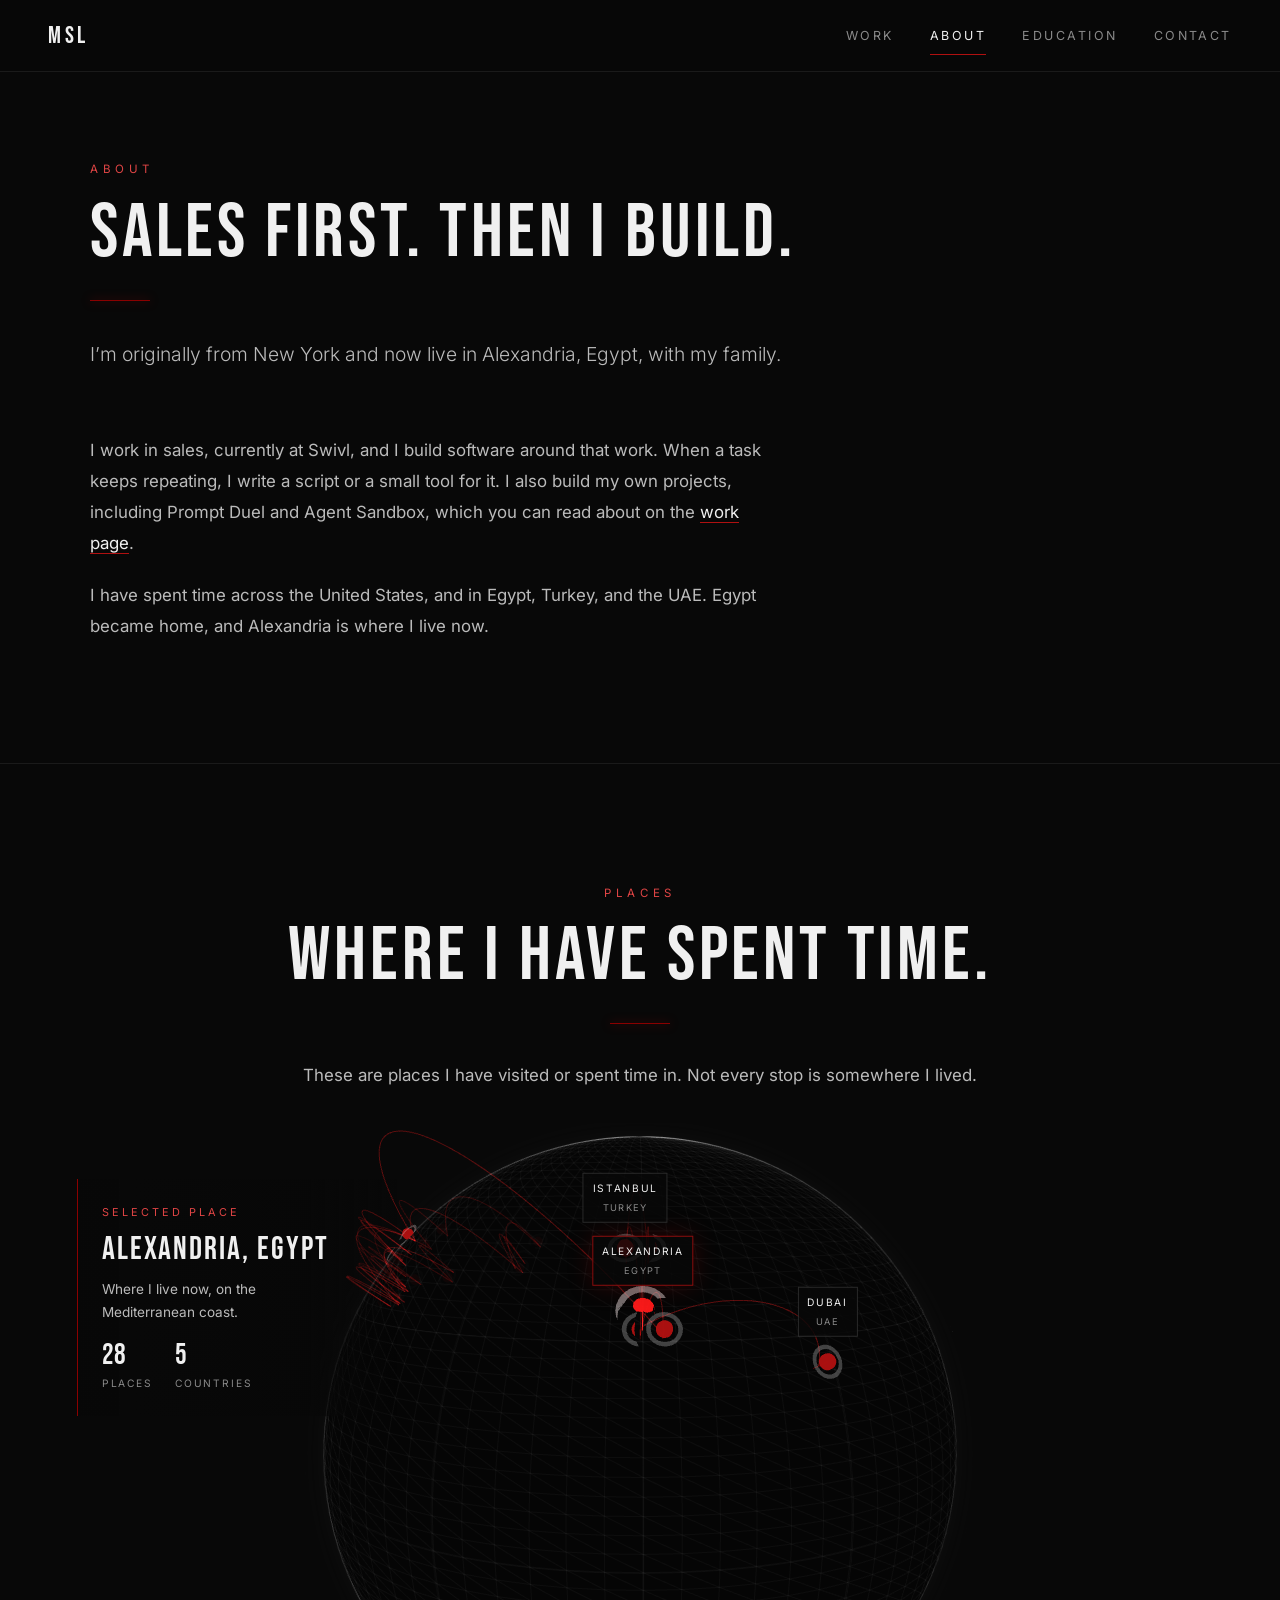
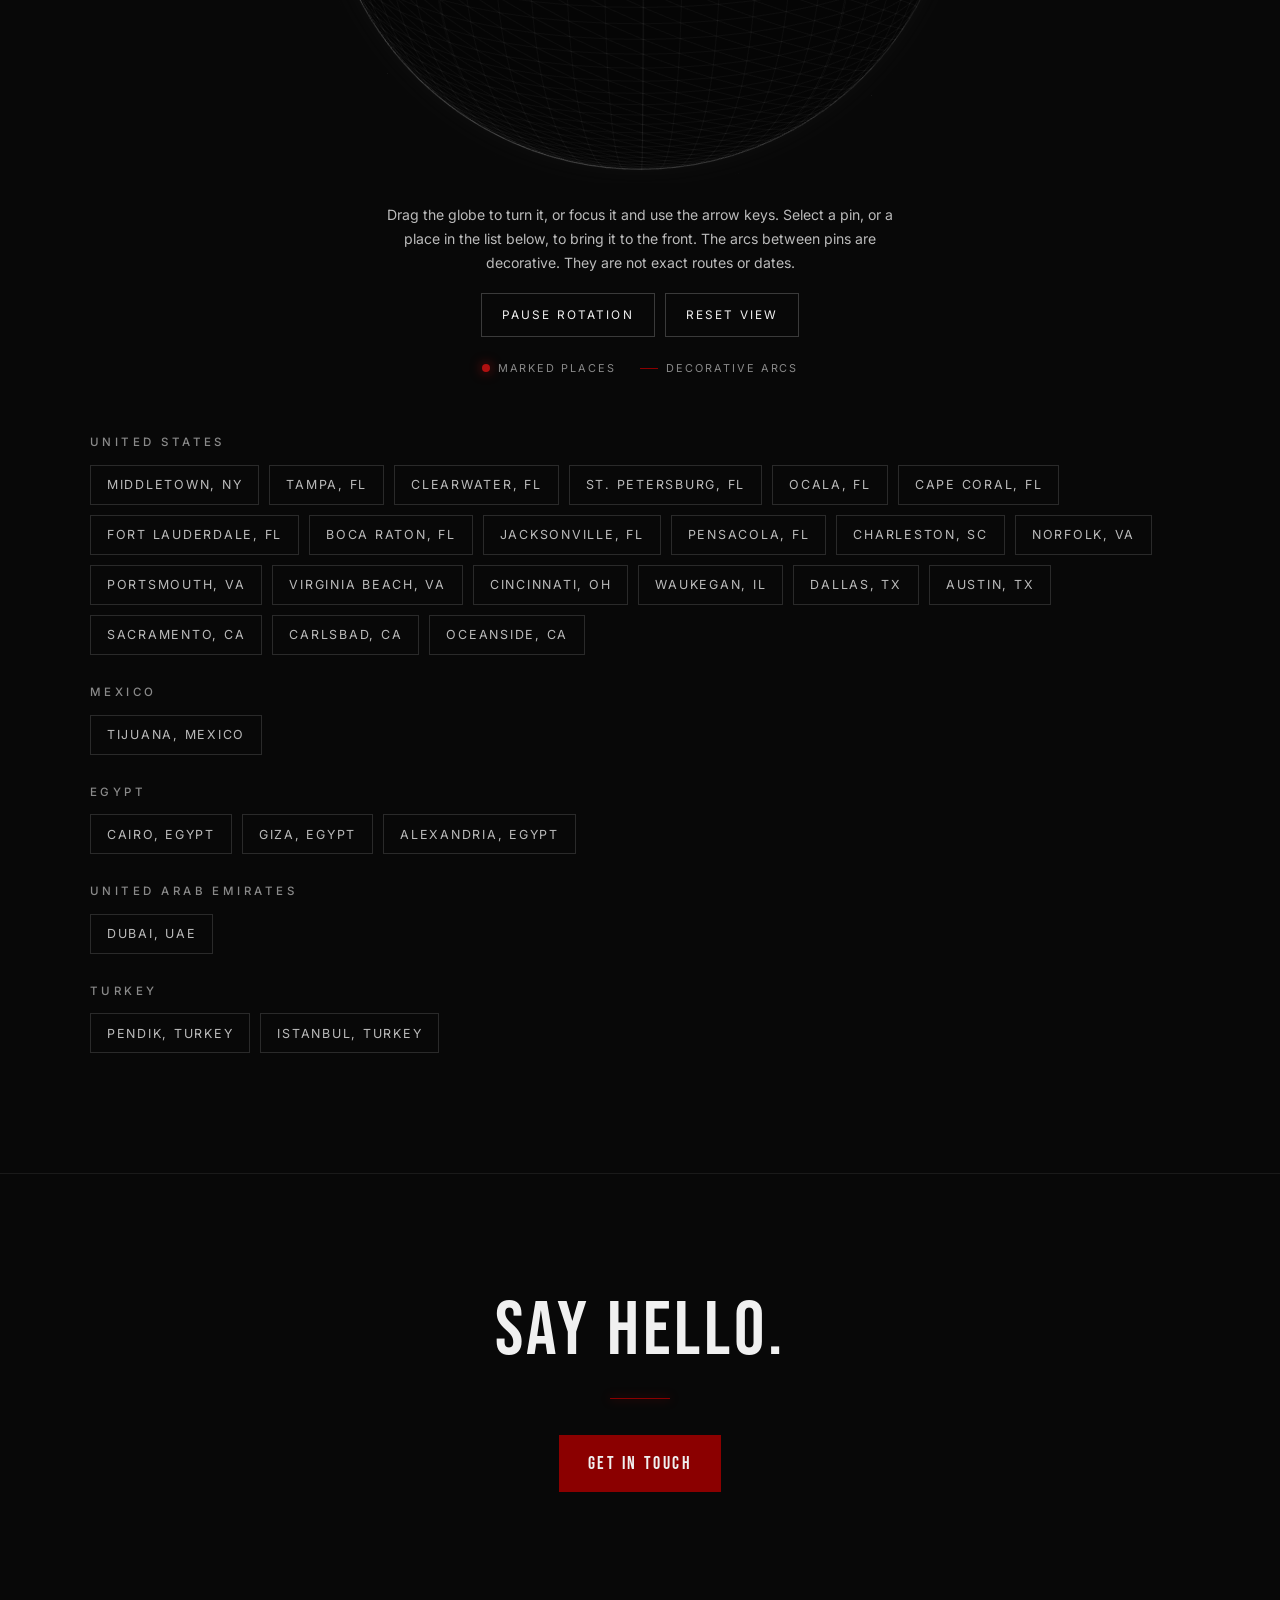
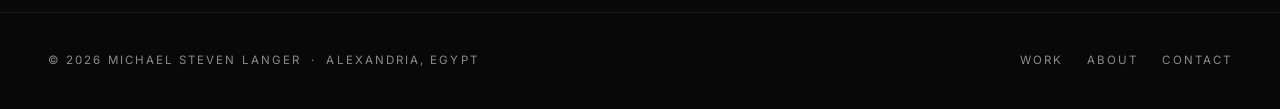
==== commit 5e515b3e: "Add education landing page and embedded educator survey - /education/ introduces the survey and stat" ====
--- a/about/index.html
+++ b/about/index.html
@@ -38,6 +38,7 @@
       <ul class="nav-links">
         <li><a href="/work/">Work</a></li>
         <li><a href="/about/" aria-current="page">About</a></li>
+        <li><a href="/education/">Education</a></li>
         <li><a href="/#contact">Contact</a></li>
       </ul>
     </nav>
--- a/assets/css/site.css
+++ b/assets/css/site.css
@@ -268,28 +268,6 @@
 }
 .project-link:hover { color: var(--text); }
 
-/* STATUS LABELS */
-.status {
-  display: inline-flex;
-  align-items: center;
-  gap: 8px;
-  margin-bottom: 14px;
-  color: var(--gray);
-  font-size: 0.66rem;
-  letter-spacing: 0.22em;
-  text-transform: uppercase;
-}
-.status::before {
-  content: '';
-  width: 6px;
-  height: 6px;
-  border-radius: 50%;
-  border: 1px solid currentColor;
-}
-.status-public { color: var(--text); }
-.status-public::before { background: var(--red-bright); border-color: var(--red-bright); }
-.status-private { color: var(--gray); }
-
 /* CARDS (home page featured work) */
 .card-grid {
   display: grid;
@@ -332,7 +310,12 @@
   font-size: 0.92rem;
   line-height: 1.75;
 }
-.card .project-link { margin-top: auto; align-self: flex-start; }
+.card .card-links {
+  display: flex;
+  flex-wrap: wrap;
+  gap: 4px 22px;
+  margin: auto 0 0;
+}
 
 /* PROJECTS (work page) */
 .project {
@@ -519,6 +502,13 @@
   .site-footer { flex-direction: column; align-items: flex-start; }
 }
 
+/* Very narrow phones: four header links still fit on one line. */
+@media (max-width: 400px) {
+  .nav-logo { font-size: 1.2rem; }
+  .nav-links { gap: 12px; }
+  .nav-links a { font-size: 0.66rem; letter-spacing: 0.08em; }
+}
+
 @media (prefers-reduced-motion: reduce) {
   html { scroll-behavior: auto; }
   *, *::before, *::after {
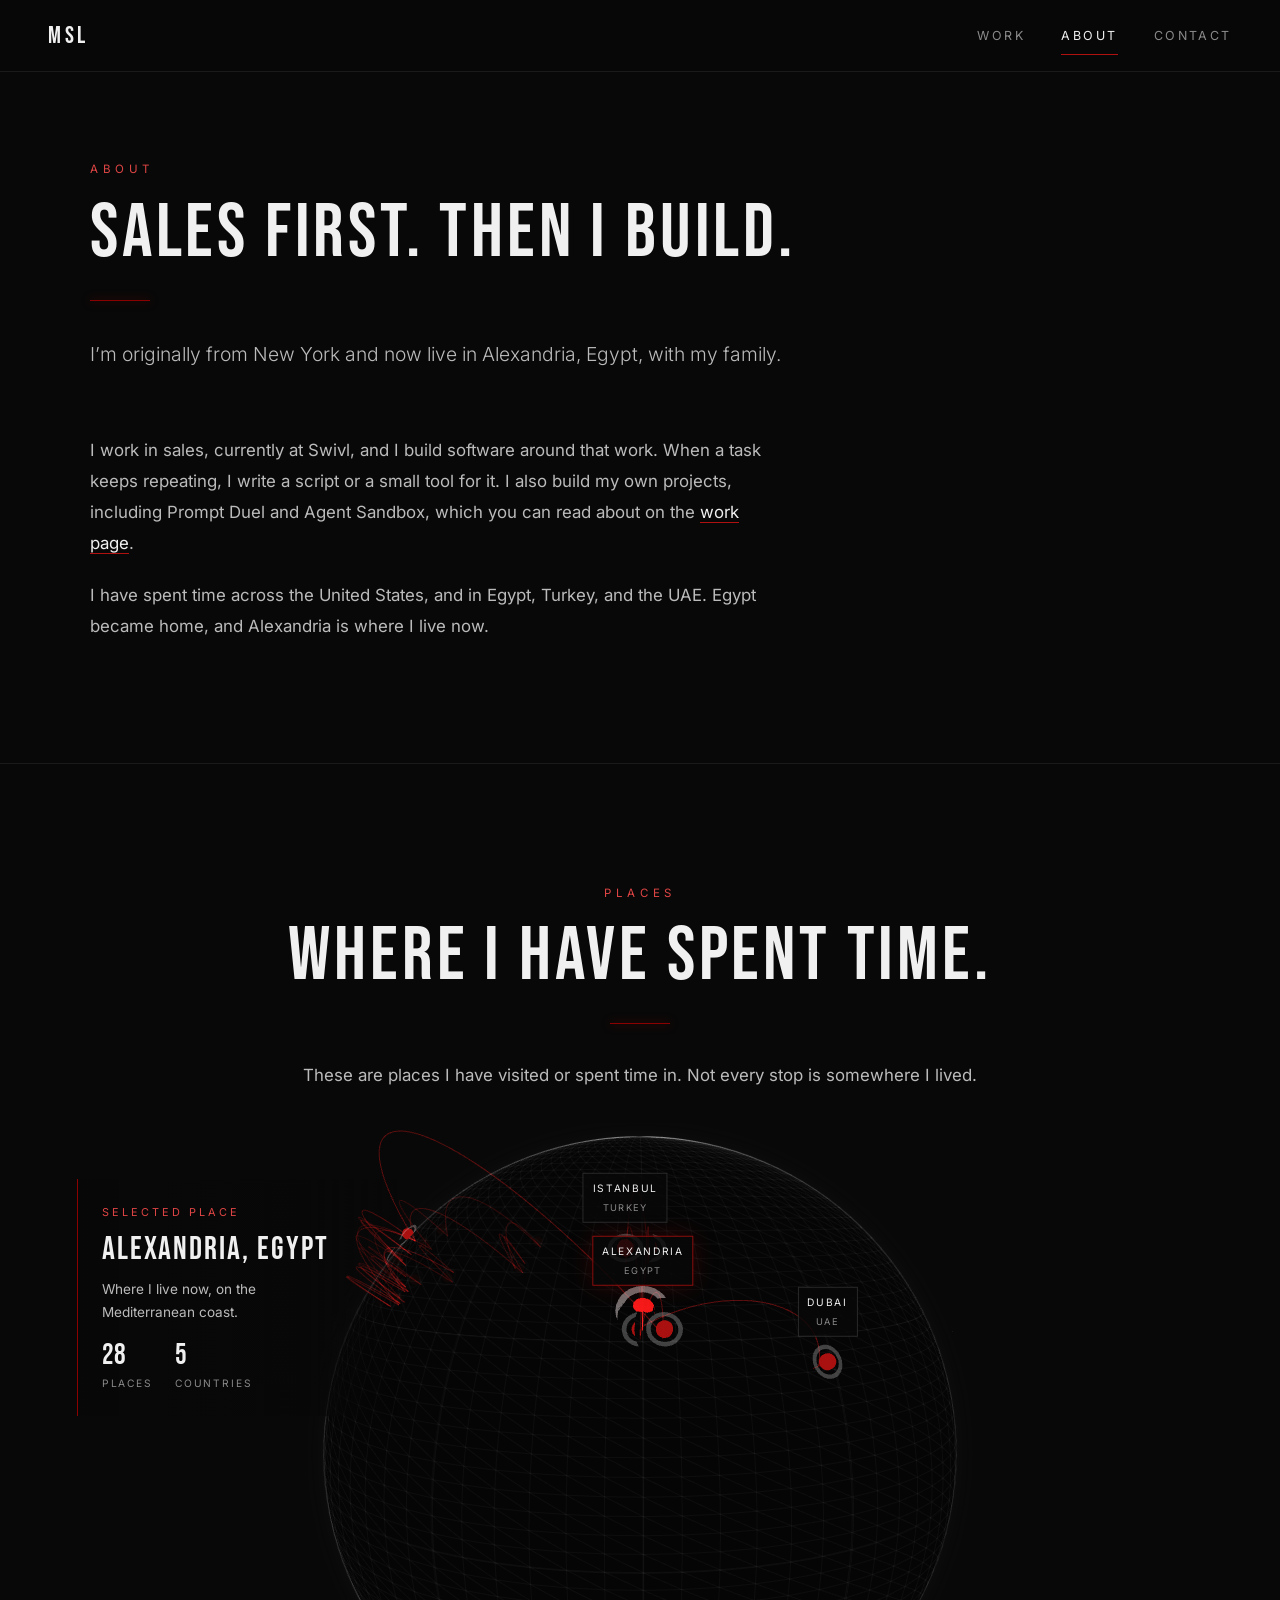
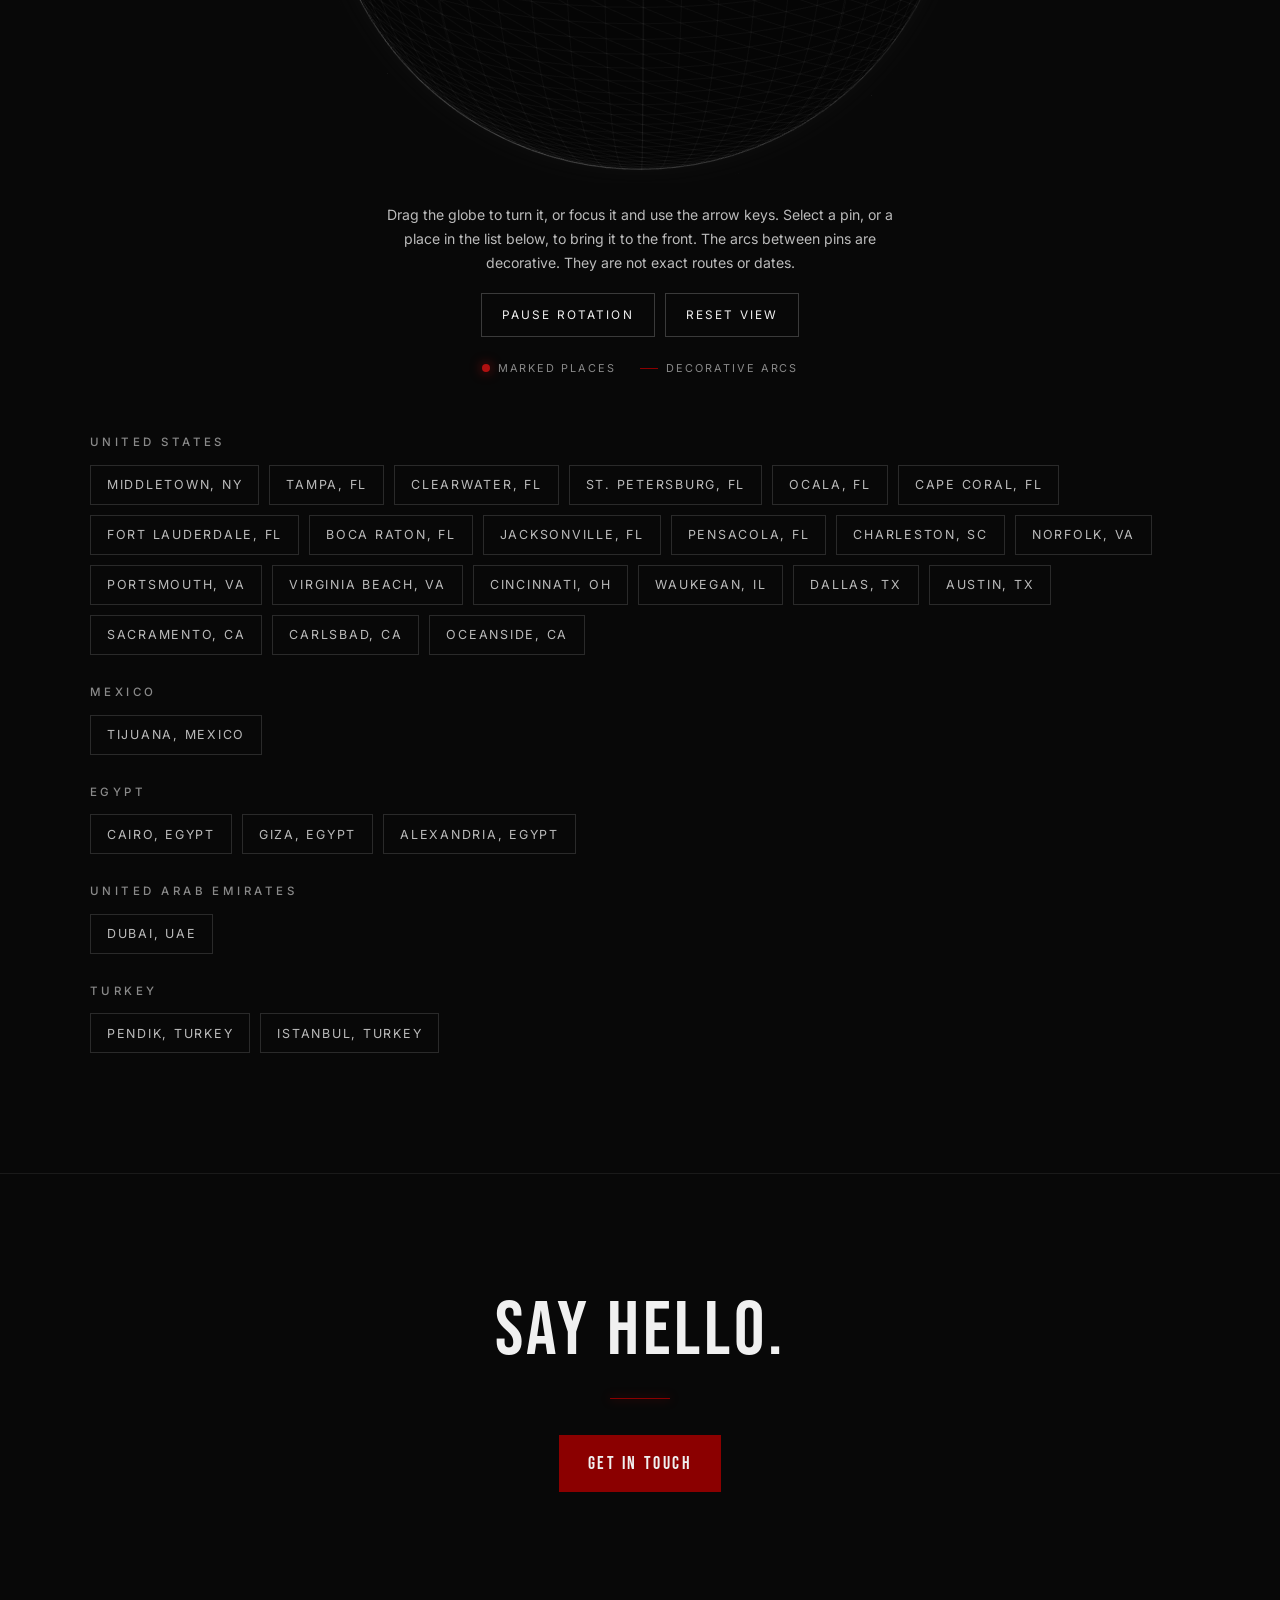
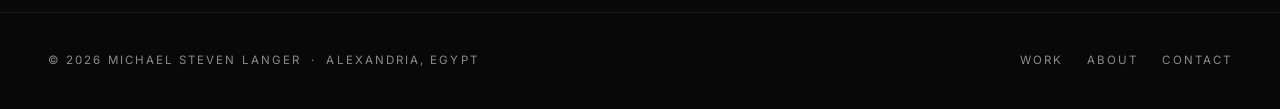
==== commit 26763328: "Merge pull request #1 from oldmanmike518-design/claude/inspiring-hypatia-8xd3lp Restructure site int" ====
--- a/about/index.html
+++ b/about/index.html
@@ -38,7 +38,6 @@
       <ul class="nav-links">
         <li><a href="/work/">Work</a></li>
         <li><a href="/about/" aria-current="page">About</a></li>
-        <li><a href="/education/">Education</a></li>
         <li><a href="/#contact">Contact</a></li>
       </ul>
     </nav>
--- a/assets/css/site.css
+++ b/assets/css/site.css
@@ -502,13 +502,6 @@
   .site-footer { flex-direction: column; align-items: flex-start; }
 }
 
-/* Very narrow phones: four header links still fit on one line. */
-@media (max-width: 400px) {
-  .nav-logo { font-size: 1.2rem; }
-  .nav-links { gap: 12px; }
-  .nav-links a { font-size: 0.66rem; letter-spacing: 0.08em; }
-}
-
 @media (prefers-reduced-motion: reduce) {
   html { scroll-behavior: auto; }
   *, *::before, *::after {
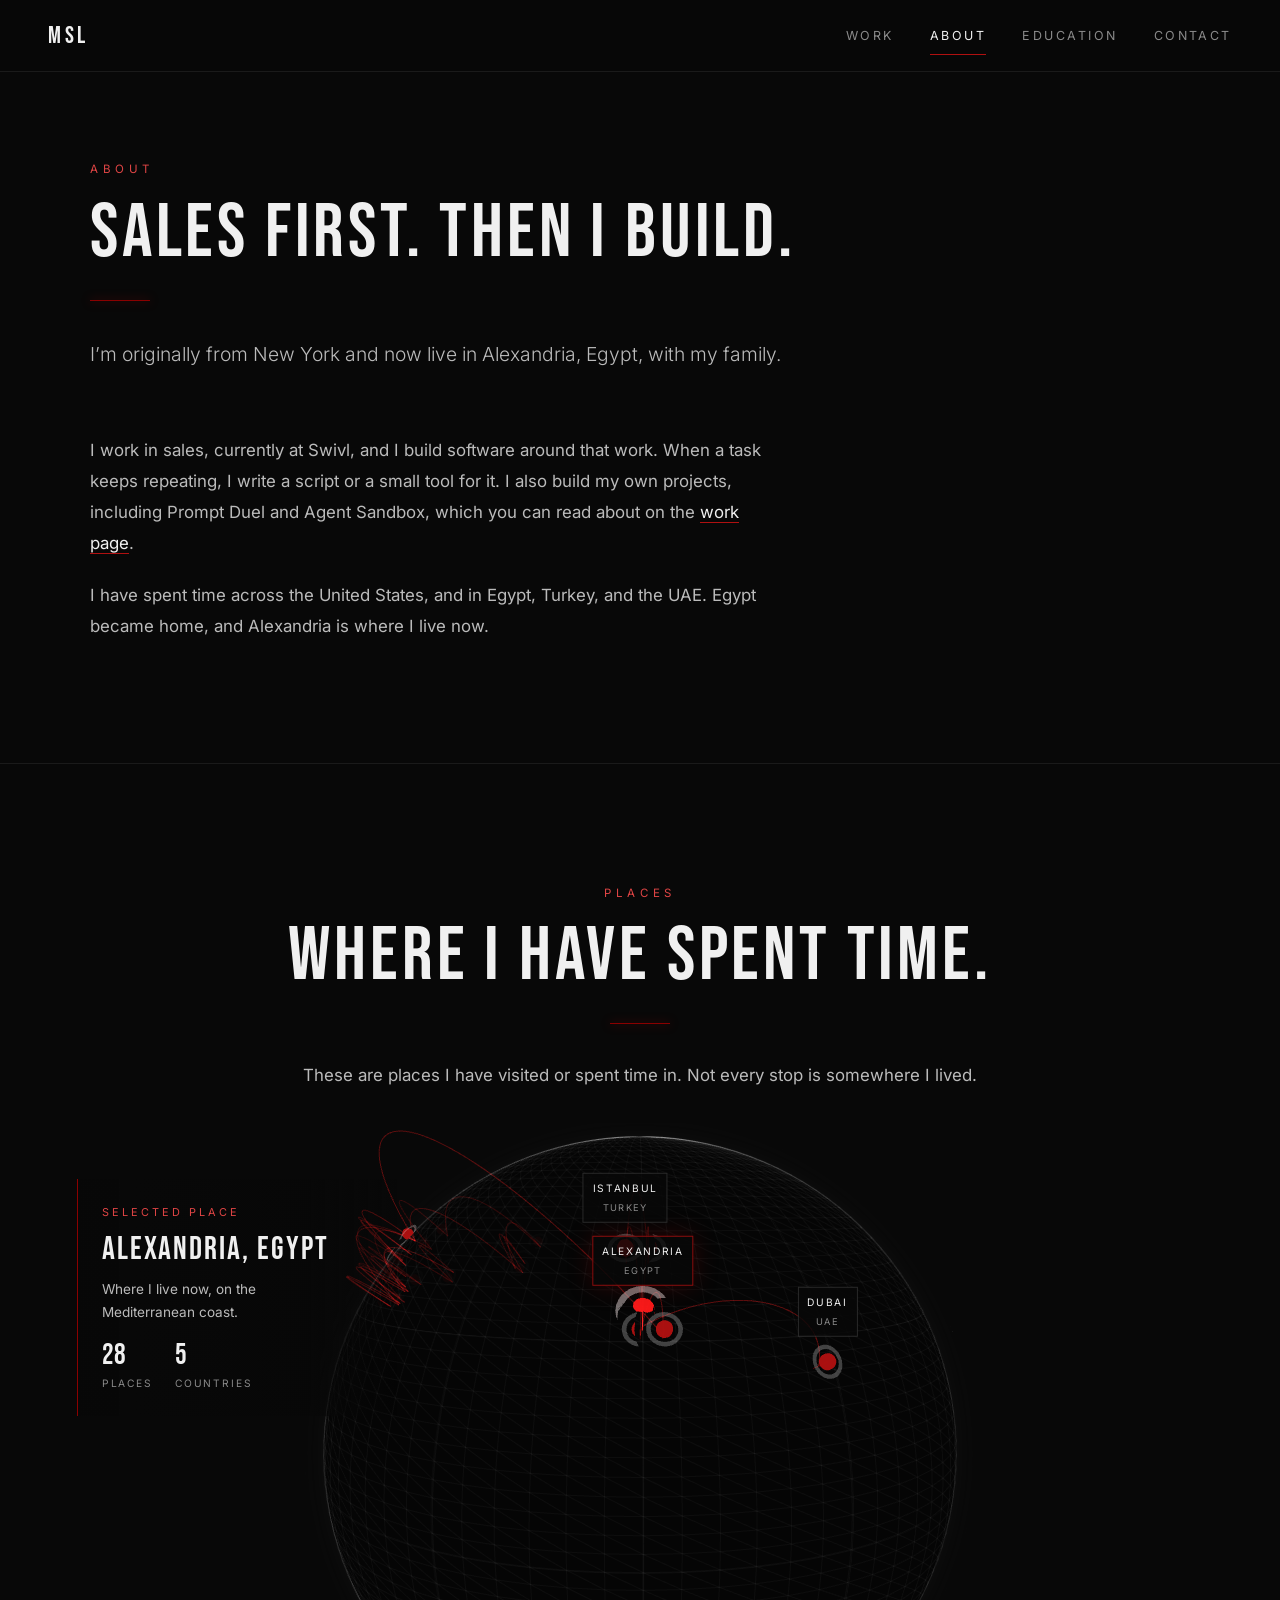
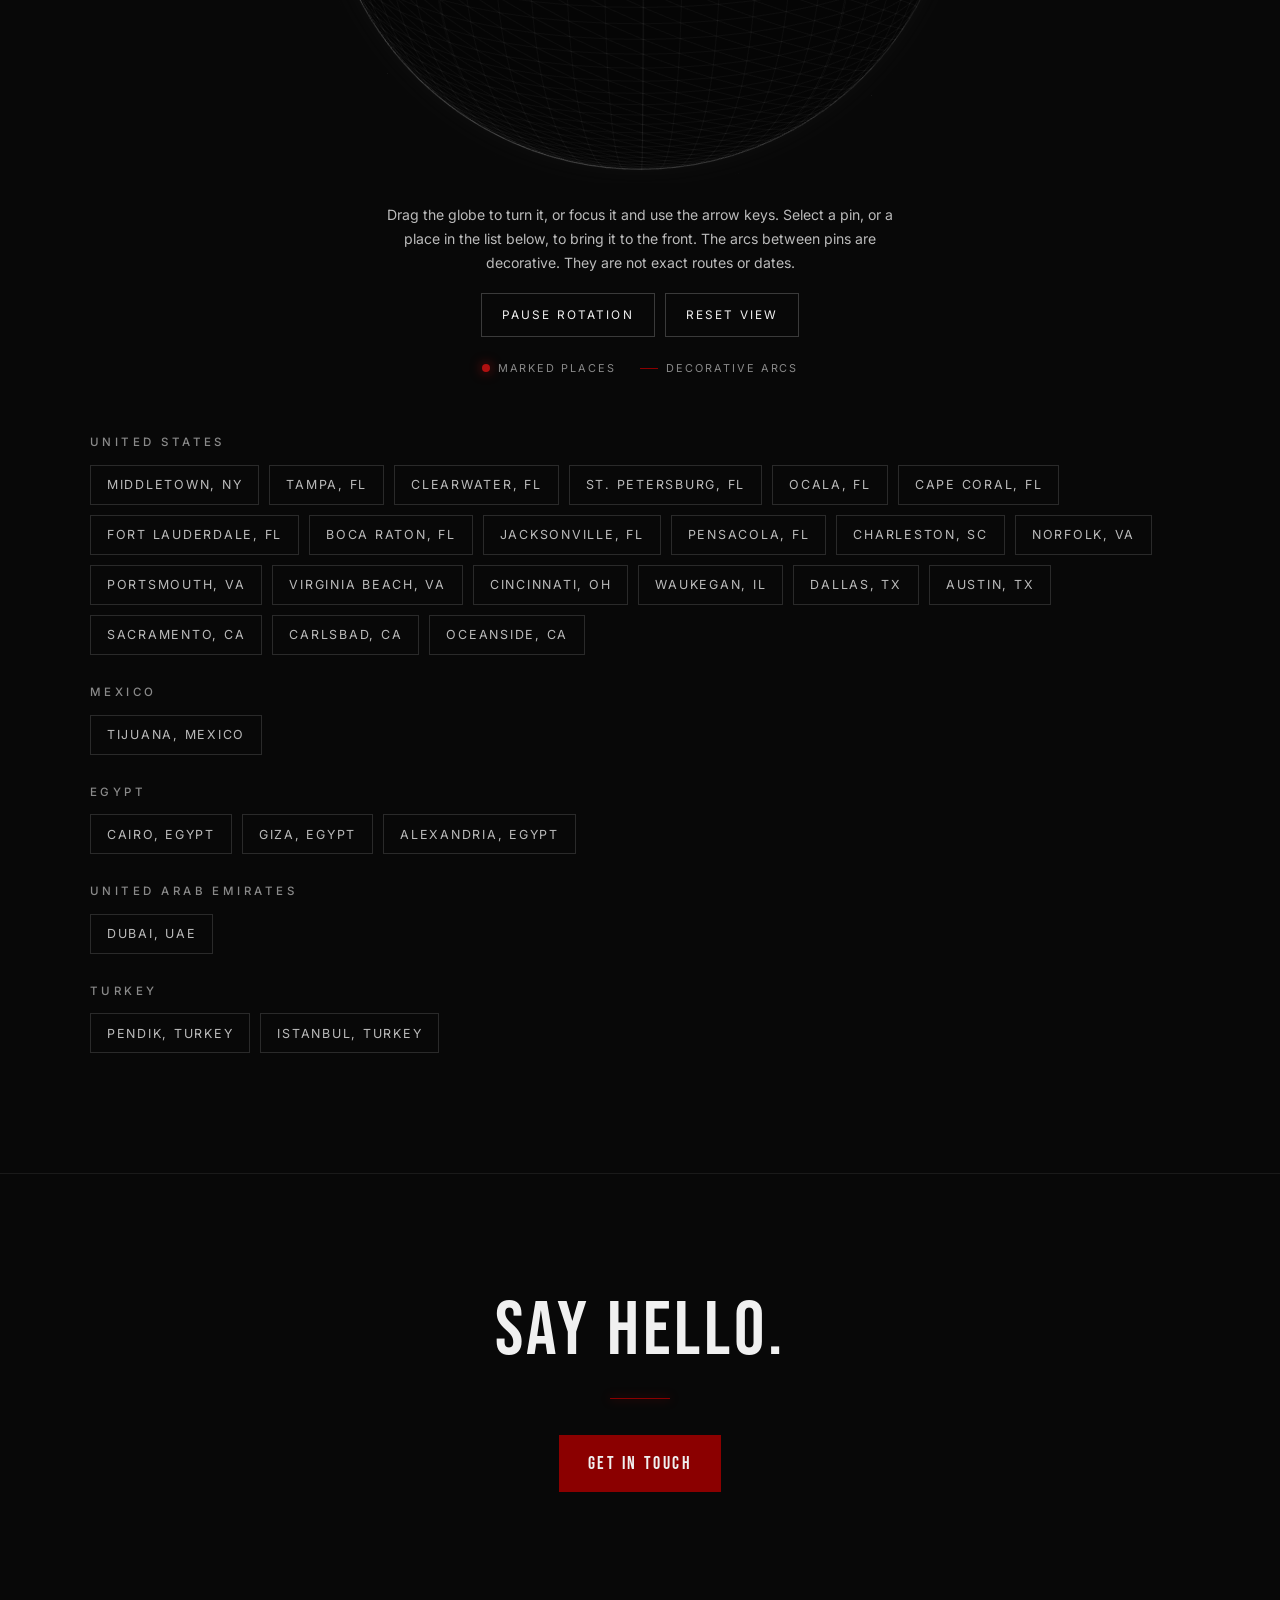
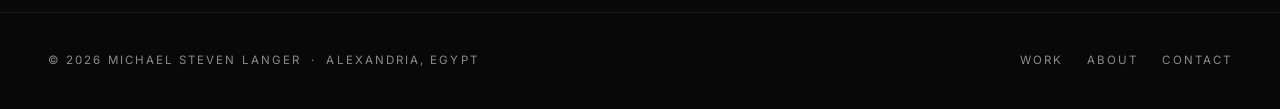
==== commit 5e9c283c: "Merge pull request #2 from oldmanmike518-design/claude/education-survey-page Add /education/ and the" ====
--- a/about/index.html
+++ b/about/index.html
@@ -38,6 +38,7 @@
       <ul class="nav-links">
         <li><a href="/work/">Work</a></li>
         <li><a href="/about/" aria-current="page">About</a></li>
+        <li><a href="/education/">Education</a></li>
         <li><a href="/#contact">Contact</a></li>
       </ul>
     </nav>
--- a/assets/css/site.css
+++ b/assets/css/site.css
@@ -502,6 +502,13 @@
   .site-footer { flex-direction: column; align-items: flex-start; }
 }
 
+/* Very narrow phones: four header links still fit on one line. */
+@media (max-width: 400px) {
+  .nav-logo { font-size: 1.2rem; }
+  .nav-links { gap: 12px; }
+  .nav-links a { font-size: 0.66rem; letter-spacing: 0.08em; }
+}
+
 @media (prefers-reduced-motion: reduce) {
   html { scroll-behavior: auto; }
   *, *::before, *::after {
